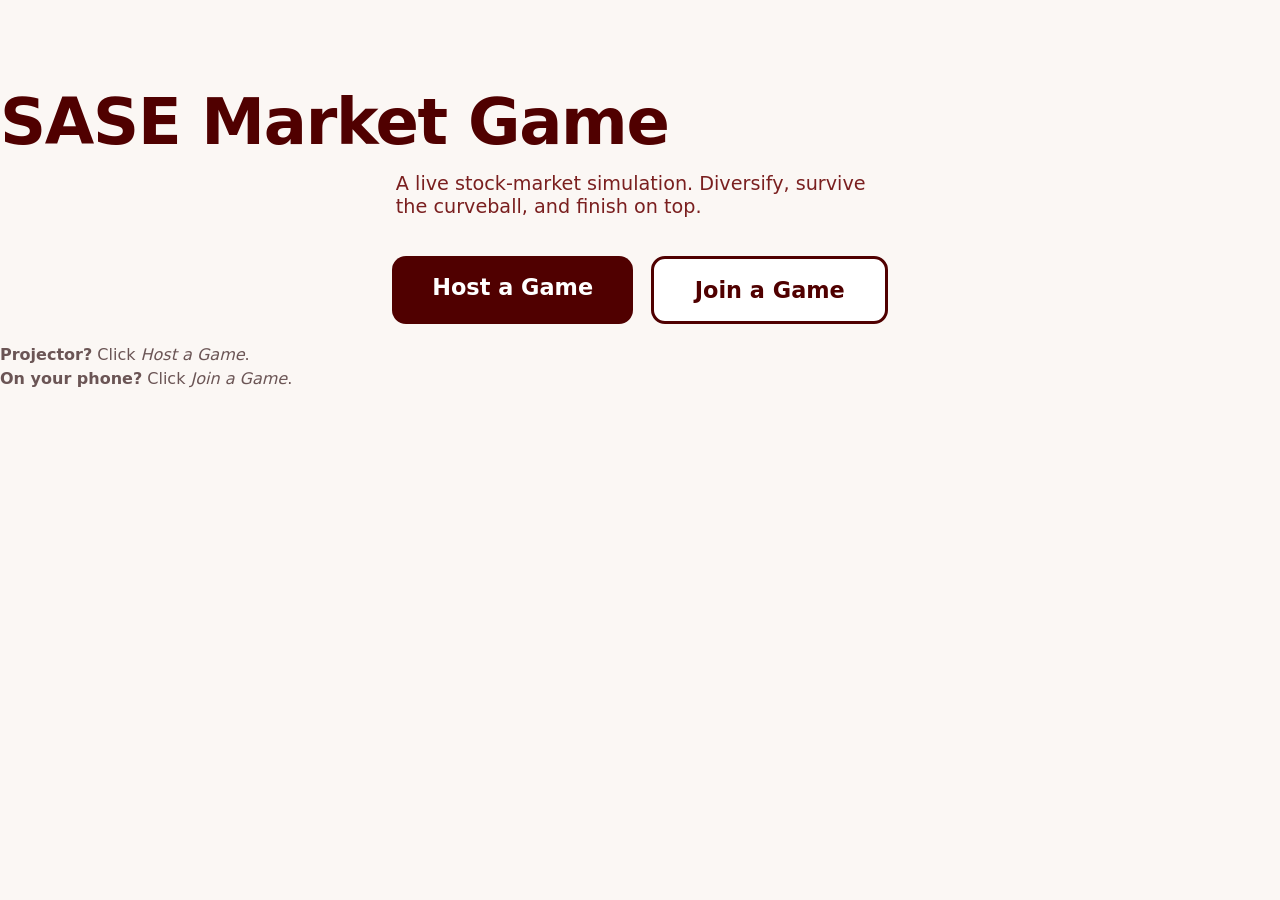
==== index.html @ 92f43fd7 "First update" ====
<!DOCTYPE html>
<html lang="en">
<head>
  <meta charset="UTF-8" />
  <!-- Mobile-friendly: scales to phone width and blocks pinch-zoom weirdness -->
  <meta name="viewport" content="width=device-width, initial-scale=1.0" />
  <title>SASE Market Game</title>
  <link rel="stylesheet" href="styles.css" />
</head>
<body>
  <!-- Landing page. Two paths:
       - "Host a Game"  -> the projector/laptop screen (the game brain)
       - "Join a Game"  -> a team's phone (a simple controller)         -->
  <main class="landing">
    <h1 class="brand">SASE Market Game</h1>
    <p class="tagline">A live stock-market simulation. Diversify, survive the
      curveball, and finish on top.</p>

    <div class="landing-buttons">
      <!-- These are just links to the two screens. -->
      <a class="btn btn-primary btn-xl" href="host.html">Host a Game</a>
      <a class="btn btn-ghost btn-xl" href="player.html">Join a Game</a>
    </div>

    <p class="hint">
      <strong>Projector?</strong> Click <em>Host a Game</em>.<br />
      <strong>On your phone?</strong> Click <em>Join a Game</em>.
    </p>
  </main>
</body>
</html>
---- styles.css ----
/* ===========================================================================
   SASE Market Game — STYLES
   Theme: maroon (#500000) + white. Big text for the projector, finger-sized
   controls for phones. Edit the variables below to re-skin the whole game.
   =========================================================================== */

:root {
  --maroon: #500000;
  --maroon-light: #7a1f1f;
  --maroon-dark: #3a0000;
  --gold: #e3b23c;          /* accent for the "Reveal" button + winners */
  --white: #ffffff;
  --cream: #fbf7f4;
  --ink: #2a1212;           /* near-black text with a warm tint */
  --up: #1a7f37;            /* green for gains */
  --down: #c0392b;          /* red for losses */
  --radius: 14px;
  --shadow: 0 6px 24px rgba(0, 0, 0, 0.18);
}

* { box-sizing: border-box; }

html, body {
  margin: 0;
  padding: 0;
  font-family: system-ui, -apple-system, "Segoe UI", Roboto, Arial, sans-serif;
  color: var(--ink);
  background: var(--cream);
}

/* ---- Layout ------------------------------------------------------------- */
.phase {
  max-width: 980px;
  margin: 0 auto;
  padding: 4vh 5vw;
  text-align: center;
}
.hidden { display: none !important; }

/* The host screen is on a projector: give it bigger base text. */
body.host { background: var(--cream); }
body.host .phase { max-width: 1100px; }
body.host { font-size: 20px; }

/* The player screen is a phone: tighter, single column. */
body.player .phase { max-width: 520px; padding: 24px 18px; }

/* ---- Typography --------------------------------------------------------- */
.brand {
  color: var(--maroon);
  font-size: clamp(2rem, 6vw, 4rem);
  margin: 0.2em 0;
  letter-spacing: -0.02em;
}
.tagline { font-size: 1.2rem; color: var(--maroon-light); max-width: 40ch; margin: 0 auto 2em; }
.big { font-size: clamp(1.1rem, 2.6vw, 1.7rem); }
.hint { color: #6b5555; margin-top: 1.2em; line-height: 1.5; }
.instructions { color: #6b5555; }

/* ---- Buttons ------------------------------------------------------------ */
.btn {
  display: inline-block;
  border: none;
  border-radius: var(--radius);
  padding: 0.7em 1.4em;
  font-size: 1.1rem;
  font-weight: 700;
  cursor: pointer;
  text-decoration: none;
  transition: transform 0.05s ease, filter 0.15s ease;
}
.btn:hover { filter: brightness(1.08); }
.btn:active { transform: translateY(1px); }
.btn:disabled { opacity: 0.45; cursor: not-allowed; filter: none; }

.btn-primary { background: var(--maroon); color: var(--white); }
.btn-gold { background: var(--gold); color: var(--maroon-dark); }
.btn-ghost {
  background: var(--white);
  color: var(--maroon);
  border: 3px solid var(--maroon);
}
.btn-xl { font-size: 1.4rem; padding: 0.8em 1.8em; }

/* ---- Landing page ------------------------------------------------------- */
.landing { padding-top: 8vh; }
.landing-buttons { display: flex; gap: 18px; justify-content: center; flex-wrap: wrap; margin: 1em 0; }

/* ---- Room code (lobby, host) ------------------------------------------- */
.roomcode-box {
  background: var(--maroon);
  color: var(--white);
  border-radius: var(--radius);
  padding: 1em 1.5em;
  display: inline-block;
  margin: 0.5em 0 1.5em;
  box-shadow: var(--shadow);
}
.roomcode-label { font-size: 1rem; letter-spacing: 0.3em; opacity: 0.8; }
.roomcode {
  font-size: clamp(3rem, 12vw, 7rem);
  font-weight: 800;
  letter-spacing: 0.15em;
  line-height: 1.1;
}

/* ---- Team lists / chips ------------------------------------------------- */
.team-list {
  list-style: none;
  padding: 0;
  margin: 1em auto;
  display: flex;
  flex-wrap: wrap;
  gap: 12px;
  justify-content: center;
  max-width: 900px;
}
.team-chip {
  background: var(--white);
  border: 2px solid var(--maroon-light);
  border-radius: 999px;
  padding: 0.5em 1.1em;
  font-size: 1.2rem;
  font-weight: 600;
  box-shadow: var(--shadow);
}
.team-chip.locked { background: var(--maroon); color: var(--white); border-color: var(--maroon); }

/* ---- Round screen (host) ----------------------------------------------- */
.round-header { display: flex; gap: 10px; justify-content: center; margin-bottom: 0.5em; }
.pill {
  background: var(--maroon);
  color: var(--white);
  border-radius: 999px;
  padding: 0.3em 1em;
  font-weight: 700;
  font-size: 1rem;
}
.pill-ghost { background: transparent; color: var(--maroon); border: 2px solid var(--maroon); }

.round-title { color: var(--maroon); font-size: clamp(1.8rem, 5vw, 3.2rem); margin: 0.2em 0; }
.round-title-sm { color: var(--maroon); font-size: 1.6rem; margin: 0.2em 0; }
.round-headline { font-size: clamp(1.2rem, 3vw, 1.9rem); font-weight: 600; max-width: 30ch; margin: 0.4em auto; }
.round-detail { color: #6b5555; font-size: 1.15rem; max-width: 50ch; margin: 0.6em auto 1em; }

/* ---- Timer -------------------------------------------------------------- */
.timer-wrap { margin: 1em 0; }
.timer {
  font-size: clamp(3rem, 14vw, 8rem);
  font-weight: 800;
  color: var(--maroon);
  line-height: 1;
}
.timer.urgent { color: var(--down); animation: pulse 0.6s infinite alternate; }
.timer-label { letter-spacing: 0.2em; color: #6b5555; text-transform: uppercase; }
@keyframes pulse { from { transform: scale(1); } to { transform: scale(1.12); } }

.host-controls { display: flex; gap: 14px; justify-content: center; margin-top: 1.2em; flex-wrap: wrap; }

/* ---- Reveal: stock move cards ------------------------------------------ */
.moves-grid {
  display: grid;
  grid-template-columns: repeat(auto-fit, minmax(180px, 1fr));
  gap: 16px;
  margin: 1em auto 1.5em;
  max-width: 900px;
}
.move-card {
  background: var(--white);
  border-radius: var(--radius);
  padding: 1em;
  box-shadow: var(--shadow);
  border-top: 8px solid #ccc;
}
.move-card.up { border-top-color: var(--up); }
.move-card.down { border-top-color: var(--down); }
.move-card.flat { border-top-color: #aaa; }
.move-ticker { font-weight: 800; font-size: 1.3rem; color: var(--maroon); }
.move-name { color: #6b5555; font-size: 0.95rem; }
.move-pct { font-size: 2rem; font-weight: 800; margin: 0.2em 0; }
.move-card.up .move-pct { color: var(--up); }
.move-card.down .move-pct { color: var(--down); }
.move-price { color: var(--ink); font-weight: 600; }

/* ---- Leaderboard -------------------------------------------------------- */
.leaderboard { list-style: none; padding: 0; margin: 1em auto; max-width: 760px; }
.lb-row {
  display: grid;
  grid-template-columns: 2.5em 1fr auto auto;
  align-items: center;
  gap: 12px;
  background: var(--white);
  border-radius: var(--radius);
  padding: 0.7em 1.1em;
  margin-bottom: 10px;
  box-shadow: var(--shadow);
  font-size: 1.25rem;
  text-align: left;
}
.lb-rank { font-size: 1.5rem; text-align: center; }
.lb-name { font-weight: 700; color: var(--maroon); }
.lb-value { font-weight: 800; }
.lb-profit { font-weight: 700; min-width: 6em; text-align: right; }
.lb-profit.up { color: var(--up); }
.lb-profit.down { color: var(--down); }
.leaderboard-final .lb-row:first-child {
  background: var(--maroon);
  color: var(--white);
  transform: scale(1.04);
}
.leaderboard-final .lb-row:first-child .lb-name { color: var(--gold); }

.debrief {
  background: #fff6e6;
  border-left: 6px solid var(--gold);
  border-radius: 8px;
  padding: 1em 1.2em;
  max-width: 720px;
  margin: 1.5em auto;
  text-align: left;
  line-height: 1.55;
  font-size: 1.1rem;
}

/* ---- Player: join form -------------------------------------------------- */
.join-form { display: flex; flex-direction: column; gap: 1em; text-align: left; margin-top: 1em; }
.join-form label { font-weight: 700; color: var(--maroon); display: flex; flex-direction: column; gap: 0.4em; }
.join-form input {
  font-size: 1.4rem;
  padding: 0.6em;
  border: 2px solid var(--maroon-light);
  border-radius: var(--radius);
}
#input-code { text-transform: uppercase; letter-spacing: 0.3em; text-align: center; font-weight: 800; }
.error { color: var(--down); font-weight: 700; }

/* ---- Player: value pills & ranks --------------------------------------- */
.value-pill {
  display: inline-block;
  background: var(--maroon);
  color: var(--white);
  border-radius: 999px;
  padding: 0.5em 1.2em;
  font-size: 1.2rem;
  margin: 0.5em 0;
}
.value-pill strong { color: var(--gold); }
.rank-badge {
  font-size: 1.6rem;
  font-weight: 800;
  color: var(--maroon);
  margin: 0.4em 0;
}
.rank-badge.big { font-size: 2rem; }
.result-change { font-size: 1.3rem; font-weight: 700; }
.result-change.up { color: var(--up); }
.result-change.down { color: var(--down); }

/* ---- Player: allocation rows ------------------------------------------- */
.player-topbar { display: flex; justify-content: space-between; align-items: center; gap: 10px; flex-wrap: wrap; }
.alloc-list { display: flex; flex-direction: column; gap: 12px; margin: 1em 0; }
.alloc-row {
  display: flex;
  justify-content: space-between;
  align-items: center;
  gap: 12px;
  background: var(--white);
  border-radius: var(--radius);
  padding: 0.8em 1em;
  box-shadow: var(--shadow);
  text-align: left;
}
.alloc-ticker { font-weight: 800; color: var(--maroon); }
.alloc-sector { font-size: 0.85rem; color: #6b5555; display: block; }
.alloc-price { font-size: 0.9rem; color: #6b5555; }
.alloc-input { display: flex; align-items: center; gap: 4px; font-size: 1.3rem; font-weight: 700; }
.alloc-input input {
  width: 6em;
  font-size: 1.3rem;
  padding: 0.4em;
  border: 2px solid var(--maroon-light);
  border-radius: 10px;
  text-align: right;
}
.alloc-summary {
  display: flex;
  justify-content: space-around;
  font-size: 1.2rem;
  margin: 1em 0;
  font-weight: 700;
}
.alloc-summary .over { color: var(--down); }
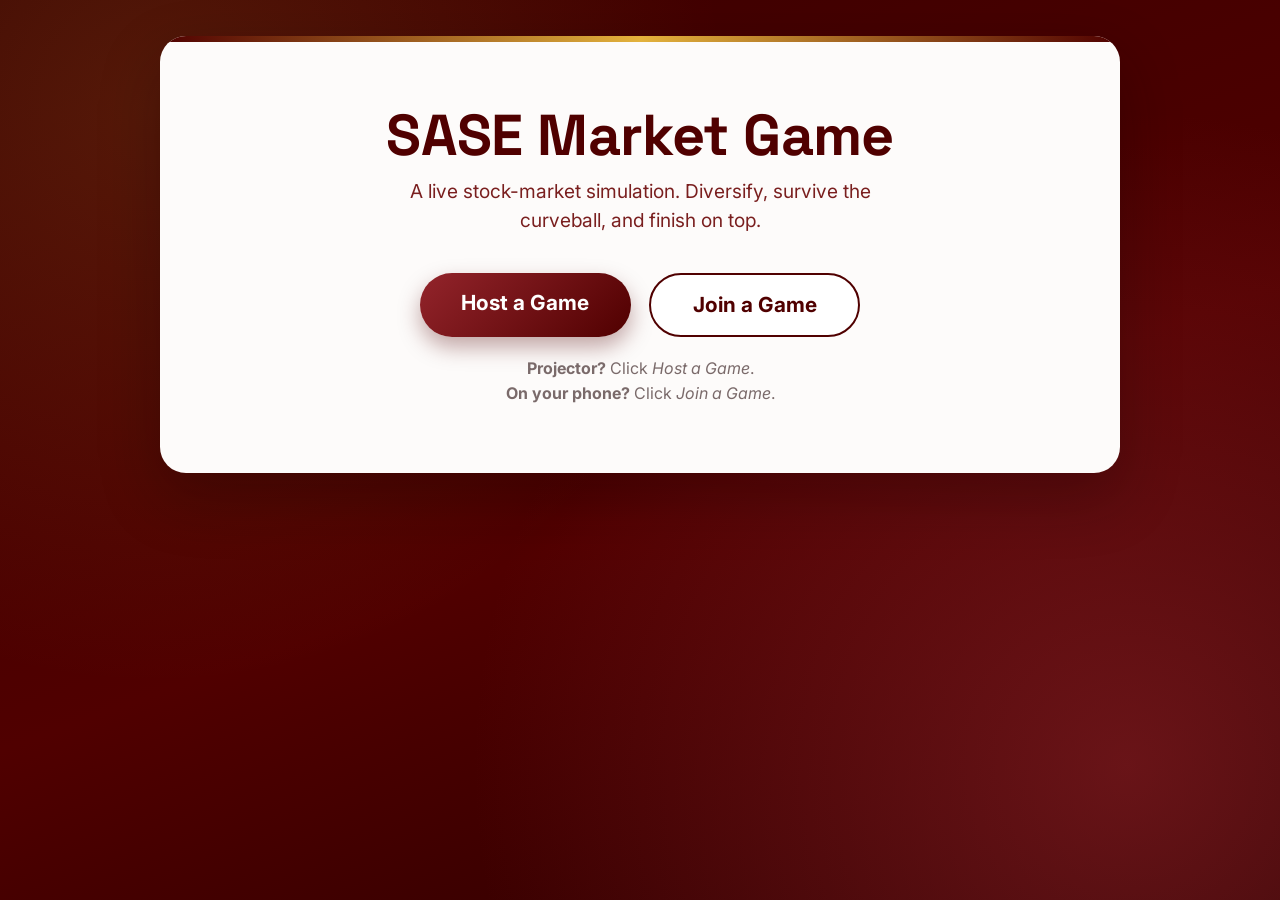
==== commit 014da2d3: "leaderboard update" ====
--- a/index.html
+++ b/index.html
@@ -5,6 +5,9 @@
   <!-- Mobile-friendly: scales to phone width and blocks pinch-zoom weirdness -->
   <meta name="viewport" content="width=device-width, initial-scale=1.0" />
   <title>SASE Market Game</title>
+  <link rel="preconnect" href="https://fonts.googleapis.com" />
+  <link rel="preconnect" href="https://fonts.gstatic.com" crossorigin />
+  <link href="https://fonts.googleapis.com/css2?family=Space+Grotesk:wght@500;600;700&family=Inter:wght@400;500;600;700;800&display=swap" rel="stylesheet" />
   <link rel="stylesheet" href="styles.css" />
 </head>
 <body>
--- a/styles.css
+++ b/styles.css
@@ -1,21 +1,37 @@
 /* ===========================================================================
-   SASE Market Game — STYLES
-   Theme: maroon (#500000) + white. Big text for the projector, finger-sized
-   controls for phones. Edit the variables below to re-skin the whole game.
+   SASE Market Game — STYLES  (v2: polished redesign)
+   --------------------------------------------------------------------------
+   Theme: maroon (#500000) + white, with a warm gold accent.
+   - Rich maroon gradient backdrop, content floats on clean white "cards".
+   - Big, legible type for the projector; finger-sized controls on phones.
+   - Headings use Space Grotesk; body uses Inter (loaded in each .html head).
+   Tweak the variables in :root to re-skin the entire game at once.
    =========================================================================== */
 
 :root {
   --maroon: #500000;
   --maroon-light: #7a1f1f;
-  --maroon-dark: #3a0000;
-  --gold: #e3b23c;          /* accent for the "Reveal" button + winners */
+  --maroon-bright: #93242b;
+  --maroon-dark: #2a0000;
+  --gold: #e3b23c;
+  --gold-soft: #f6e3b4;
   --white: #ffffff;
-  --cream: #fbf7f4;
-  --ink: #2a1212;           /* near-black text with a warm tint */
-  --up: #1a7f37;            /* green for gains */
-  --down: #c0392b;          /* red for losses */
-  --radius: 14px;
-  --shadow: 0 6px 24px rgba(0, 0, 0, 0.18);
+  --paper: #fdfbfa;
+  --ink: #2a1212;
+  --muted: #7a6a6a;
+  --up: #18915a;
+  --up-soft: #e6f6ed;
+  --down: #d23b3b;
+  --down-soft: #fdeaea;
+  --line: #efe6e3;
+
+  --radius: 18px;
+  --radius-lg: 26px;
+  --shadow-card: 0 24px 60px rgba(20, 0, 0, 0.30);
+  --shadow-soft: 0 8px 22px rgba(40, 0, 0, 0.12);
+  --shadow-btn: 0 10px 22px rgba(80, 0, 0, 0.35);
+  --font-head: "Space Grotesk", system-ui, sans-serif;
+  --font-body: "Inter", system-ui, -apple-system, "Segoe UI", Roboto, sans-serif;
 }
 
 * { box-sizing: border-box; }
@@ -23,92 +39,134 @@
 html, body {
   margin: 0;
   padding: 0;
-  font-family: system-ui, -apple-system, "Segoe UI", Roboto, Arial, sans-serif;
+  min-height: 100%;
+  font-family: var(--font-body);
   color: var(--ink);
-  background: var(--cream);
-}
-
-/* ---- Layout ------------------------------------------------------------- */
-.phase {
-  max-width: 980px;
-  margin: 0 auto;
-  padding: 4vh 5vw;
+  /* Layered maroon backdrop: two soft glows over a diagonal gradient. */
+  background:
+    radial-gradient(circle at 12% 12%, rgba(227, 178, 60, 0.14), transparent 42%),
+    radial-gradient(circle at 88% 85%, rgba(147, 36, 43, 0.55), transparent 48%),
+    linear-gradient(160deg, #3a0000 0%, var(--maroon) 55%, var(--maroon-dark) 100%);
+  background-attachment: fixed;
+}
+
+h1, h2, h3 { font-family: var(--font-head); letter-spacing: -0.01em; }
+
+/* ---- The floating "card" that holds each screen ------------------------- */
+.phase,
+.landing {
+  position: relative;
+  max-width: 960px;
+  margin: 4vh auto;
+  padding: clamp(26px, 4vw, 52px);
+  background: var(--paper);
+  border-radius: var(--radius-lg);
+  box-shadow: var(--shadow-card);
   text-align: center;
-}
+  overflow: hidden;
+}
+/* A thin gold bar across the top of every card — small designed touch. */
+.phase::before,
+.landing::before {
+  content: "";
+  position: absolute;
+  inset: 0 0 auto 0;
+  height: 6px;
+  background: linear-gradient(90deg, var(--maroon), var(--gold), var(--maroon));
+}
+
+/* Gentle entrance animation when a screen becomes visible. */
+.phase:not(.hidden),
+.landing { animation: rise 0.45s cubic-bezier(0.2, 0.7, 0.2, 1) both; }
+@keyframes rise {
+  from { opacity: 0; transform: translateY(18px); }
+  to   { opacity: 1; transform: none; }
+}
+
 .hidden { display: none !important; }
 
-/* The host screen is on a projector: give it bigger base text. */
-body.host { background: var(--cream); }
-body.host .phase { max-width: 1100px; }
-body.host { font-size: 20px; }
-
-/* The player screen is a phone: tighter, single column. */
-body.player .phase { max-width: 520px; padding: 24px 18px; }
+/* Host runs on a projector -> larger base text + a touch more width. */
+body.host { font-size: 19px; }
+body.host .phase { max-width: 1120px; }
+
+/* Player runs on a phone -> narrow single column. */
+body.player .phase { max-width: 540px; padding: 26px 20px; margin: 2.5vh auto; }
 
 /* ---- Typography --------------------------------------------------------- */
 .brand {
   color: var(--maroon);
-  font-size: clamp(2rem, 6vw, 4rem);
-  margin: 0.2em 0;
-  letter-spacing: -0.02em;
-}
-.tagline { font-size: 1.2rem; color: var(--maroon-light); max-width: 40ch; margin: 0 auto 2em; }
-.big { font-size: clamp(1.1rem, 2.6vw, 1.7rem); }
-.hint { color: #6b5555; margin-top: 1.2em; line-height: 1.5; }
-.instructions { color: #6b5555; }
+  font-size: clamp(2rem, 5.5vw, 3.6rem);
+  margin: 0.1em 0 0.2em;
+  line-height: 1.05;
+}
+.tagline { font-size: 1.2rem; color: var(--maroon-light); max-width: 42ch; margin: 0 auto 2em; line-height: 1.5; }
+.big { font-size: clamp(1.1rem, 2.4vw, 1.6rem); }
+.hint { color: var(--muted); margin-top: 1.2em; line-height: 1.55; }
+.instructions { color: var(--muted); margin: 0.3em 0 1em; }
 
 /* ---- Buttons ------------------------------------------------------------ */
 .btn {
   display: inline-block;
   border: none;
-  border-radius: var(--radius);
-  padding: 0.7em 1.4em;
-  font-size: 1.1rem;
+  border-radius: 999px;
+  padding: 0.75em 1.6em;
+  font-family: var(--font-body);
+  font-size: 1.05rem;
   font-weight: 700;
   cursor: pointer;
   text-decoration: none;
-  transition: transform 0.05s ease, filter 0.15s ease;
-}
-.btn:hover { filter: brightness(1.08); }
-.btn:active { transform: translateY(1px); }
-.btn:disabled { opacity: 0.45; cursor: not-allowed; filter: none; }
-
-.btn-primary { background: var(--maroon); color: var(--white); }
-.btn-gold { background: var(--gold); color: var(--maroon-dark); }
+  transition: transform 0.08s ease, box-shadow 0.18s ease, filter 0.18s ease;
+}
+.btn:hover { transform: translateY(-2px); filter: brightness(1.05); }
+.btn:active { transform: translateY(0); }
+.btn:disabled { opacity: 0.45; cursor: not-allowed; transform: none; box-shadow: none; filter: grayscale(0.3); }
+
+.btn-primary {
+  background: linear-gradient(135deg, var(--maroon-bright), var(--maroon));
+  color: var(--white);
+  box-shadow: var(--shadow-btn);
+}
+.btn-gold {
+  background: linear-gradient(135deg, #f0c861, var(--gold));
+  color: var(--maroon-dark);
+  box-shadow: 0 10px 22px rgba(227, 178, 60, 0.45);
+}
 .btn-ghost {
   background: var(--white);
   color: var(--maroon);
-  border: 3px solid var(--maroon);
-}
-.btn-xl { font-size: 1.4rem; padding: 0.8em 1.8em; }
+  border: 2.5px solid var(--maroon);
+}
+.btn-xl { font-size: 1.3rem; padding: 0.85em 2em; }
 
 /* ---- Landing page ------------------------------------------------------- */
-.landing { padding-top: 8vh; }
-.landing-buttons { display: flex; gap: 18px; justify-content: center; flex-wrap: wrap; margin: 1em 0; }
-
-/* ---- Room code (lobby, host) ------------------------------------------- */
+.landing { padding-top: clamp(40px, 7vh, 80px); }
+.landing-buttons { display: flex; gap: 18px; justify-content: center; flex-wrap: wrap; margin: 0.5em 0; }
+
+/* ---- Room code (host lobby) -------------------------------------------- */
 .roomcode-box {
-  background: var(--maroon);
+  background: linear-gradient(150deg, var(--maroon), var(--maroon-dark));
   color: var(--white);
   border-radius: var(--radius);
-  padding: 1em 1.5em;
+  padding: 0.8em 1.6em 1em;
   display: inline-block;
-  margin: 0.5em 0 1.5em;
-  box-shadow: var(--shadow);
-}
-.roomcode-label { font-size: 1rem; letter-spacing: 0.3em; opacity: 0.8; }
+  margin: 0.4em 0 1.4em;
+  box-shadow: var(--shadow-soft);
+}
+.roomcode-label { font-size: 0.85rem; letter-spacing: 0.35em; opacity: 0.75; }
 .roomcode {
-  font-size: clamp(3rem, 12vw, 7rem);
-  font-weight: 800;
-  letter-spacing: 0.15em;
+  font-family: var(--font-head);
+  font-size: clamp(3rem, 11vw, 6.5rem);
+  font-weight: 700;
+  letter-spacing: 0.12em;
   line-height: 1.1;
+  color: var(--gold);
 }
 
 /* ---- Team lists / chips ------------------------------------------------- */
 .team-list {
   list-style: none;
   padding: 0;
-  margin: 1em auto;
+  margin: 1em auto 1.4em;
   display: flex;
   flex-wrap: wrap;
   gap: 12px;
@@ -117,147 +175,171 @@
 }
 .team-chip {
   background: var(--white);
-  border: 2px solid var(--maroon-light);
+  border: 2px solid var(--line);
   border-radius: 999px;
-  padding: 0.5em 1.1em;
-  font-size: 1.2rem;
+  padding: 0.5em 1.15em;
+  font-size: 1.15rem;
   font-weight: 600;
-  box-shadow: var(--shadow);
-}
-.team-chip.locked { background: var(--maroon); color: var(--white); border-color: var(--maroon); }
+  box-shadow: var(--shadow-soft);
+  animation: rise 0.3s ease both;
+}
+.team-chip.locked {
+  background: linear-gradient(135deg, var(--maroon-bright), var(--maroon));
+  color: var(--white);
+  border-color: var(--maroon);
+}
 
 /* ---- Round screen (host) ----------------------------------------------- */
-.round-header { display: flex; gap: 10px; justify-content: center; margin-bottom: 0.5em; }
+.round-header { display: flex; gap: 10px; justify-content: center; margin-bottom: 0.6em; }
 .pill {
-  background: var(--maroon);
+  background: linear-gradient(135deg, var(--maroon-bright), var(--maroon));
   color: var(--white);
   border-radius: 999px;
-  padding: 0.3em 1em;
+  padding: 0.35em 1.1em;
   font-weight: 700;
-  font-size: 1rem;
+  font-size: 0.95rem;
+  letter-spacing: 0.02em;
 }
 .pill-ghost { background: transparent; color: var(--maroon); border: 2px solid var(--maroon); }
 
-.round-title { color: var(--maroon); font-size: clamp(1.8rem, 5vw, 3.2rem); margin: 0.2em 0; }
-.round-title-sm { color: var(--maroon); font-size: 1.6rem; margin: 0.2em 0; }
-.round-headline { font-size: clamp(1.2rem, 3vw, 1.9rem); font-weight: 600; max-width: 30ch; margin: 0.4em auto; }
-.round-detail { color: #6b5555; font-size: 1.15rem; max-width: 50ch; margin: 0.6em auto 1em; }
-
-/* ---- Timer -------------------------------------------------------------- */
-.timer-wrap { margin: 1em 0; }
+.round-title { color: var(--maroon); font-size: clamp(1.8rem, 4.6vw, 3rem); margin: 0.15em 0; }
+.round-title-sm { color: var(--maroon); font-size: 1.55rem; margin: 0.15em 0; }
+.round-headline { font-size: clamp(1.2rem, 2.8vw, 1.85rem); font-weight: 600; max-width: 32ch; margin: 0.4em auto; line-height: 1.35; }
+.round-detail { color: var(--muted); font-size: 1.12rem; max-width: 52ch; margin: 0.6em auto 1em; line-height: 1.5; }
+
+/* ---- Timer: a big circular countdown ----------------------------------- */
+.timer-wrap { margin: 1em 0 0.6em; }
 .timer {
-  font-size: clamp(3rem, 14vw, 8rem);
-  font-weight: 800;
+  width: clamp(120px, 22vw, 200px);
+  height: clamp(120px, 22vw, 200px);
+  margin: 0 auto;
+  border-radius: 50%;
+  display: grid;
+  place-items: center;
+  font-family: var(--font-head);
+  font-size: clamp(2.6rem, 9vw, 5rem);
+  font-weight: 700;
   color: var(--maroon);
-  line-height: 1;
-}
-.timer.urgent { color: var(--down); animation: pulse 0.6s infinite alternate; }
-.timer-label { letter-spacing: 0.2em; color: #6b5555; text-transform: uppercase; }
-@keyframes pulse { from { transform: scale(1); } to { transform: scale(1.12); } }
-
-.host-controls { display: flex; gap: 14px; justify-content: center; margin-top: 1.2em; flex-wrap: wrap; }
+  background: radial-gradient(circle at 50% 40%, #fff, var(--paper));
+  border: 10px solid var(--maroon);
+  box-shadow: var(--shadow-soft), inset 0 0 0 6px rgba(227, 178, 60, 0.18);
+}
+.timer.urgent { color: var(--down); border-color: var(--down); animation: pulse 0.7s infinite alternate; }
+.timer-label { letter-spacing: 0.22em; color: var(--muted); text-transform: uppercase; margin-top: 0.7em; font-size: 0.85rem; }
+@keyframes pulse { from { transform: scale(1); } to { transform: scale(1.06); } }
+
+.host-controls { display: flex; gap: 14px; justify-content: center; margin-top: 1.3em; flex-wrap: wrap; }
 
 /* ---- Reveal: stock move cards ------------------------------------------ */
 .moves-grid {
   display: grid;
   grid-template-columns: repeat(auto-fit, minmax(180px, 1fr));
   gap: 16px;
-  margin: 1em auto 1.5em;
-  max-width: 900px;
+  margin: 1em auto 1.6em;
+  max-width: 920px;
 }
 .move-card {
+  position: relative;
   background: var(--white);
   border-radius: var(--radius);
-  padding: 1em;
-  box-shadow: var(--shadow);
+  padding: 1.1em 1em;
+  box-shadow: var(--shadow-soft);
   border-top: 8px solid #ccc;
+  animation: rise 0.4s ease both;
 }
 .move-card.up { border-top-color: var(--up); }
 .move-card.down { border-top-color: var(--down); }
-.move-card.flat { border-top-color: #aaa; }
-.move-ticker { font-weight: 800; font-size: 1.3rem; color: var(--maroon); }
-.move-name { color: #6b5555; font-size: 0.95rem; }
-.move-pct { font-size: 2rem; font-weight: 800; margin: 0.2em 0; }
+.move-card.flat { border-top-color: #b9aeae; }
+.move-ticker { font-family: var(--font-head); font-weight: 700; font-size: 1.25rem; color: var(--maroon); }
+.move-name { color: var(--muted); font-size: 0.92rem; }
+.move-pct { font-family: var(--font-head); font-size: 2.1rem; font-weight: 700; margin: 0.15em 0; }
 .move-card.up .move-pct { color: var(--up); }
 .move-card.down .move-pct { color: var(--down); }
+.move-card.flat .move-pct { color: var(--muted); }
 .move-price { color: var(--ink); font-weight: 600; }
 
-/* ---- Leaderboard -------------------------------------------------------- */
-.leaderboard { list-style: none; padding: 0; margin: 1em auto; max-width: 760px; }
+/* ---- Host leaderboard --------------------------------------------------- */
+.leaderboard { list-style: none; padding: 0; margin: 1em auto; max-width: 780px; }
 .lb-row {
   display: grid;
-  grid-template-columns: 2.5em 1fr auto auto;
+  grid-template-columns: 2.6em 1fr auto auto;
   align-items: center;
-  gap: 12px;
+  gap: 14px;
   background: var(--white);
   border-radius: var(--radius);
-  padding: 0.7em 1.1em;
-  margin-bottom: 10px;
-  box-shadow: var(--shadow);
-  font-size: 1.25rem;
+  padding: 0.75em 1.15em;
+  margin-bottom: 11px;
+  box-shadow: var(--shadow-soft);
+  font-size: 1.22rem;
   text-align: left;
+  animation: rise 0.35s ease both;
 }
 .lb-rank { font-size: 1.5rem; text-align: center; }
 .lb-name { font-weight: 700; color: var(--maroon); }
-.lb-value { font-weight: 800; }
-.lb-profit { font-weight: 700; min-width: 6em; text-align: right; }
+.lb-value { font-weight: 800; font-variant-numeric: tabular-nums; }
+.lb-profit { font-weight: 700; min-width: 6.2em; text-align: right; font-variant-numeric: tabular-nums; }
 .lb-profit.up { color: var(--up); }
 .lb-profit.down { color: var(--down); }
 .leaderboard-final .lb-row:first-child {
-  background: var(--maroon);
-  color: var(--white);
-  transform: scale(1.04);
+  background: linear-gradient(135deg, var(--maroon), var(--maroon-dark));
+  color: var(--white);
+  transform: scale(1.035);
+  box-shadow: 0 16px 36px rgba(40, 0, 0, 0.4);
 }
 .leaderboard-final .lb-row:first-child .lb-name { color: var(--gold); }
 
 .debrief {
-  background: #fff6e6;
+  background: linear-gradient(180deg, #fff8ea, #fff2d8);
   border-left: 6px solid var(--gold);
-  border-radius: 8px;
-  padding: 1em 1.2em;
-  max-width: 720px;
-  margin: 1.5em auto;
+  border-radius: 12px;
+  padding: 1.1em 1.3em;
+  max-width: 740px;
+  margin: 1.6em auto;
   text-align: left;
-  line-height: 1.55;
-  font-size: 1.1rem;
+  line-height: 1.6;
+  font-size: 1.08rem;
+  color: #4a3a1a;
 }
 
 /* ---- Player: join form -------------------------------------------------- */
 .join-form { display: flex; flex-direction: column; gap: 1em; text-align: left; margin-top: 1em; }
 .join-form label { font-weight: 700; color: var(--maroon); display: flex; flex-direction: column; gap: 0.4em; }
 .join-form input {
-  font-size: 1.4rem;
-  padding: 0.6em;
-  border: 2px solid var(--maroon-light);
-  border-radius: var(--radius);
-}
-#input-code { text-transform: uppercase; letter-spacing: 0.3em; text-align: center; font-weight: 800; }
+  font-family: var(--font-body);
+  font-size: 1.35rem;
+  padding: 0.65em 0.7em;
+  border: 2px solid var(--line);
+  border-radius: 14px;
+  transition: border-color 0.15s ease, box-shadow 0.15s ease;
+}
+.join-form input:focus {
+  outline: none;
+  border-color: var(--maroon);
+  box-shadow: 0 0 0 4px rgba(80, 0, 0, 0.12);
+}
+#input-code { text-transform: uppercase; letter-spacing: 0.3em; text-align: center; font-weight: 800; font-family: var(--font-head); }
 .error { color: var(--down); font-weight: 700; }
 
 /* ---- Player: value pills & ranks --------------------------------------- */
 .value-pill {
   display: inline-block;
-  background: var(--maroon);
+  background: linear-gradient(135deg, var(--maroon-bright), var(--maroon));
   color: var(--white);
   border-radius: 999px;
-  padding: 0.5em 1.2em;
-  font-size: 1.2rem;
+  padding: 0.55em 1.3em;
+  font-size: 1.15rem;
   margin: 0.5em 0;
-}
-.value-pill strong { color: var(--gold); }
-.rank-badge {
-  font-size: 1.6rem;
-  font-weight: 800;
-  color: var(--maroon);
-  margin: 0.4em 0;
-}
+  box-shadow: var(--shadow-soft);
+}
+.value-pill strong { color: var(--gold); font-variant-numeric: tabular-nums; }
+.rank-badge { font-family: var(--font-head); font-size: 1.55rem; font-weight: 700; color: var(--maroon); margin: 0.4em 0; }
 .rank-badge.big { font-size: 2rem; }
-.result-change { font-size: 1.3rem; font-weight: 700; }
+.result-change { font-size: 1.25rem; font-weight: 700; }
 .result-change.up { color: var(--up); }
 .result-change.down { color: var(--down); }
 
 /* ---- Player: allocation rows ------------------------------------------- */
-.player-topbar { display: flex; justify-content: space-between; align-items: center; gap: 10px; flex-wrap: wrap; }
+.player-topbar { display: flex; justify-content: space-between; align-items: center; gap: 10px; flex-wrap: wrap; margin-bottom: 0.4em; }
 .alloc-list { display: flex; flex-direction: column; gap: 12px; margin: 1em 0; }
 .alloc-row {
   display: flex;
@@ -266,27 +348,75 @@
   gap: 12px;
   background: var(--white);
   border-radius: var(--radius);
-  padding: 0.8em 1em;
-  box-shadow: var(--shadow);
+  padding: 0.85em 1em;
+  box-shadow: var(--shadow-soft);
+  border: 1px solid var(--line);
   text-align: left;
 }
-.alloc-ticker { font-weight: 800; color: var(--maroon); }
-.alloc-sector { font-size: 0.85rem; color: #6b5555; display: block; }
-.alloc-price { font-size: 0.9rem; color: #6b5555; }
-.alloc-input { display: flex; align-items: center; gap: 4px; font-size: 1.3rem; font-weight: 700; }
+.alloc-ticker { font-family: var(--font-head); font-weight: 700; color: var(--maroon); }
+.alloc-sector { font-size: 0.82rem; color: var(--muted); display: block; }
+.alloc-price { font-size: 0.88rem; color: var(--muted); }
+.alloc-input { display: flex; align-items: center; gap: 4px; font-size: 1.3rem; font-weight: 700; color: var(--maroon); }
 .alloc-input input {
-  width: 6em;
+  width: 5.5em;
   font-size: 1.3rem;
-  padding: 0.4em;
-  border: 2px solid var(--maroon-light);
-  border-radius: 10px;
+  font-family: var(--font-body);
+  padding: 0.45em 0.5em;
+  border: 2px solid var(--line);
+  border-radius: 12px;
   text-align: right;
 }
+.alloc-input input:focus { outline: none; border-color: var(--maroon); box-shadow: 0 0 0 4px rgba(80, 0, 0, 0.1); }
 .alloc-summary {
   display: flex;
   justify-content: space-around;
-  font-size: 1.2rem;
+  font-size: 1.18rem;
   margin: 1em 0;
   font-weight: 700;
-}
+  background: #fff;
+  border: 1px solid var(--line);
+  border-radius: 14px;
+  padding: 0.8em;
+}
+.alloc-summary strong { font-variant-numeric: tabular-nums; }
 .alloc-summary .over { color: var(--down); }
+
+/* ---- Player: live leaderboard ------------------------------------------ */
+.lb-heading {
+  color: var(--maroon);
+  font-size: 1.2rem;
+  margin: 1.4em 0 0.6em;
+  text-transform: uppercase;
+  letter-spacing: 0.12em;
+}
+.player-leaderboard { list-style: none; padding: 0; margin: 0 auto; max-width: 460px; }
+.plb-row {
+  display: grid;
+  grid-template-columns: 2.2em 1fr auto;
+  align-items: center;
+  gap: 10px;
+  background: var(--white);
+  border: 1px solid var(--line);
+  border-radius: 12px;
+  padding: 0.6em 0.85em;
+  margin-bottom: 8px;
+  text-align: left;
+  font-size: 1.05rem;
+}
+.plb-rank { text-align: center; font-size: 1.2rem; }
+.plb-name { font-weight: 600; color: var(--ink); overflow: hidden; text-overflow: ellipsis; white-space: nowrap; }
+.plb-value { font-weight: 800; color: var(--maroon); font-variant-numeric: tabular-nums; }
+/* Highlight the phone owner's own row in gold. */
+.plb-row.me {
+  background: linear-gradient(135deg, #fff8ea, var(--gold-soft));
+  border-color: var(--gold);
+  box-shadow: 0 4px 14px rgba(227, 178, 60, 0.35);
+}
+.plb-row.me .plb-name { color: var(--maroon); font-weight: 800; }
+
+/* ---- Small screens ------------------------------------------------------ */
+@media (max-width: 480px) {
+  .phase, .landing { margin: 1.5vh auto; border-radius: 20px; }
+  .lb-row { grid-template-columns: 2em 1fr auto; font-size: 1.05rem; }
+  .lb-profit { display: none; } /* keep host rows tidy if ever viewed on a phone */
+}
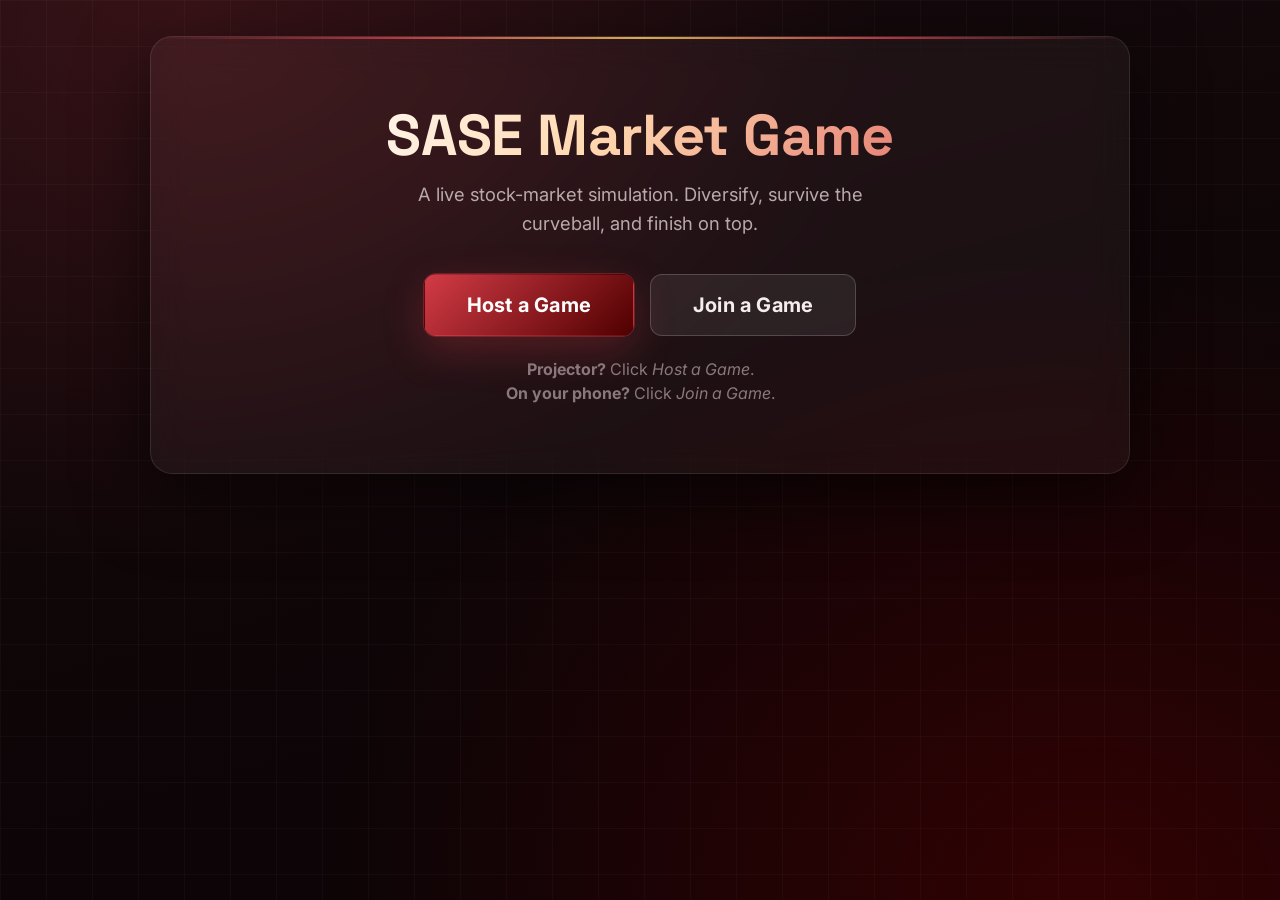
==== commit e6b1447f: "fintechupdate" ====
--- a/index.html
+++ b/index.html
@@ -7,7 +7,7 @@
   <title>SASE Market Game</title>
   <link rel="preconnect" href="https://fonts.googleapis.com" />
   <link rel="preconnect" href="https://fonts.gstatic.com" crossorigin />
-  <link href="https://fonts.googleapis.com/css2?family=Space+Grotesk:wght@500;600;700&family=Inter:wght@400;500;600;700;800&display=swap" rel="stylesheet" />
+  <link href="https://fonts.googleapis.com/css2?family=Space+Grotesk:wght@500;600;700&family=Inter:wght@400;500;600;700;800&family=JetBrains+Mono:wght@500;700&display=swap" rel="stylesheet" />
   <link rel="stylesheet" href="styles.css" />
 </head>
 <body>
--- a/styles.css
+++ b/styles.css
@@ -1,37 +1,52 @@
 /* ===========================================================================
-   SASE Market Game — STYLES  (v2: polished redesign)
+   SASE Market Game — STYLES  (v3: dark "trading terminal" theme)
    --------------------------------------------------------------------------
-   Theme: maroon (#500000) + white, with a warm gold accent.
-   - Rich maroon gradient backdrop, content floats on clean white "cards".
-   - Big, legible type for the projector; finger-sized controls on phones.
-   - Headings use Space Grotesk; body uses Inter (loaded in each .html head).
-   Tweak the variables in :root to re-skin the entire game at once.
+   Look & feel inspired by modern fintech dashboards (Robinhood / Coinbase /
+   Bloomberg / Stripe): near-black maroon-tinted backdrop with a faint data
+   grid, frosted-glass panels, neon up/down ticks, and monospace numbers.
+
+   Brand color stays maroon (#500000); gold is reserved for winners.
+   Re-skin the whole app by editing the variables in :root.
+   - Headings:  Space Grotesk
+   - Body:      Inter
+   - Numbers/tickers: JetBrains Mono   (loaded in each .html <head>)
    =========================================================================== */
 
 :root {
+  /* Brand */
   --maroon: #500000;
-  --maroon-light: #7a1f1f;
-  --maroon-bright: #93242b;
-  --maroon-dark: #2a0000;
-  --gold: #e3b23c;
-  --gold-soft: #f6e3b4;
-  --white: #ffffff;
-  --paper: #fdfbfa;
-  --ink: #2a1212;
-  --muted: #7a6a6a;
-  --up: #18915a;
-  --up-soft: #e6f6ed;
-  --down: #d23b3b;
-  --down-soft: #fdeaea;
-  --line: #efe6e3;
-
-  --radius: 18px;
-  --radius-lg: 26px;
-  --shadow-card: 0 24px 60px rgba(20, 0, 0, 0.30);
-  --shadow-soft: 0 8px 22px rgba(40, 0, 0, 0.12);
-  --shadow-btn: 0 10px 22px rgba(80, 0, 0, 0.35);
+  --maroon-bright: #9e2a32;
+  --crimson: #d23b46;        /* vivid accent / glow */
+  --gold: #f0c75e;
+
+  /* Dark UI surfaces */
+  --bg-0: #0c0406;           /* deepest background */
+  --bg-1: #160a0d;           /* mid background */
+  --panel: rgba(255, 255, 255, 0.045);   /* glass panel fill */
+  --panel-2: rgba(255, 255, 255, 0.07);  /* raised tiles */
+  --border: rgba(255, 255, 255, 0.10);
+  --border-strong: rgba(255, 255, 255, 0.18);
+
+  /* Text */
+  --text: #f4ecee;
+  --text-dim: #b9a9ad;
+  --text-faint: #8a787c;
+
+  /* Market signals */
+  --up: #29e08a;
+  --up-dim: rgba(41, 224, 138, 0.16);
+  --down: #ff5d6c;
+  --down-dim: rgba(255, 93, 108, 0.16);
+
+  --radius: 16px;
+  --radius-lg: 22px;
+  --shadow: 0 24px 70px rgba(0, 0, 0, 0.55);
+  --shadow-soft: 0 10px 30px rgba(0, 0, 0, 0.4);
+  --glow-crimson: 0 0 0 1px rgba(210, 59, 70, 0.35), 0 14px 40px rgba(210, 59, 70, 0.28);
+
   --font-head: "Space Grotesk", system-ui, sans-serif;
   --font-body: "Inter", system-ui, -apple-system, "Segoe UI", Roboto, sans-serif;
+  --font-mono: "JetBrains Mono", ui-monospace, "SFMono-Regular", Menlo, monospace;
 }
 
 * { box-sizing: border-box; }
@@ -41,125 +56,143 @@
   padding: 0;
   min-height: 100%;
   font-family: var(--font-body);
-  color: var(--ink);
-  /* Layered maroon backdrop: two soft glows over a diagonal gradient. */
-  background:
-    radial-gradient(circle at 12% 12%, rgba(227, 178, 60, 0.14), transparent 42%),
-    radial-gradient(circle at 88% 85%, rgba(147, 36, 43, 0.55), transparent 48%),
-    linear-gradient(160deg, #3a0000 0%, var(--maroon) 55%, var(--maroon-dark) 100%);
+  color: var(--text);
+  /* Layered: faint data grid + maroon glows over a near-black base. */
+  background-color: var(--bg-0);
+  background-image:
+    linear-gradient(rgba(255, 255, 255, 0.028) 1px, transparent 1px),
+    linear-gradient(90deg, rgba(255, 255, 255, 0.028) 1px, transparent 1px),
+    radial-gradient(ellipse at 15% 0%, rgba(210, 59, 70, 0.18), transparent 45%),
+    radial-gradient(ellipse at 85% 100%, rgba(80, 0, 0, 0.55), transparent 50%),
+    linear-gradient(165deg, var(--bg-1), var(--bg-0) 70%);
+  background-size: 46px 46px, 46px 46px, 100% 100%, 100% 100%, 100% 100%;
   background-attachment: fixed;
 }
 
 h1, h2, h3 { font-family: var(--font-head); letter-spacing: -0.01em; }
 
-/* ---- The floating "card" that holds each screen ------------------------- */
+/* Anything tagged as a number reads as crisp tabular mono. */
+.roomcode, .timer, .lb-value, .lb-profit, .move-pct, .move-price,
+.plb-value, .plb-rank, .value-pill strong, .alloc-input, .alloc-summary strong,
+#input-code, .move-ticker, .alloc-ticker {
+  font-family: var(--font-mono);
+  font-variant-numeric: tabular-nums;
+}
+
+/* ---- Frosted-glass panel that holds each screen ------------------------- */
 .phase,
 .landing {
   position: relative;
-  max-width: 960px;
+  max-width: 980px;
   margin: 4vh auto;
   padding: clamp(26px, 4vw, 52px);
-  background: var(--paper);
+  background: var(--panel);
+  border: 1px solid var(--border);
   border-radius: var(--radius-lg);
-  box-shadow: var(--shadow-card);
+  box-shadow: var(--shadow);
+  -webkit-backdrop-filter: blur(18px) saturate(120%);
+  backdrop-filter: blur(18px) saturate(120%);
   text-align: center;
   overflow: hidden;
 }
-/* A thin gold bar across the top of every card — small designed touch. */
+/* Thin neon accent line + soft top highlight, like a dashboard header. */
 .phase::before,
 .landing::before {
   content: "";
   position: absolute;
   inset: 0 0 auto 0;
-  height: 6px;
-  background: linear-gradient(90deg, var(--maroon), var(--gold), var(--maroon));
-}
-
-/* Gentle entrance animation when a screen becomes visible. */
+  height: 2px;
+  background: linear-gradient(90deg, transparent, var(--crimson), var(--gold), var(--crimson), transparent);
+  opacity: 0.85;
+}
+
 .phase:not(.hidden),
 .landing { animation: rise 0.45s cubic-bezier(0.2, 0.7, 0.2, 1) both; }
 @keyframes rise {
-  from { opacity: 0; transform: translateY(18px); }
+  from { opacity: 0; transform: translateY(16px); }
   to   { opacity: 1; transform: none; }
 }
 
 .hidden { display: none !important; }
 
-/* Host runs on a projector -> larger base text + a touch more width. */
 body.host { font-size: 19px; }
-body.host .phase { max-width: 1120px; }
-
-/* Player runs on a phone -> narrow single column. */
-body.player .phase { max-width: 540px; padding: 26px 20px; margin: 2.5vh auto; }
+body.host .phase { max-width: 1140px; }
+body.player .phase { max-width: 540px; padding: 24px 18px; margin: 2.5vh auto; }
 
 /* ---- Typography --------------------------------------------------------- */
 .brand {
-  color: var(--maroon);
   font-size: clamp(2rem, 5.5vw, 3.6rem);
-  margin: 0.1em 0 0.2em;
-  line-height: 1.05;
-}
-.tagline { font-size: 1.2rem; color: var(--maroon-light); max-width: 42ch; margin: 0 auto 2em; line-height: 1.5; }
-.big { font-size: clamp(1.1rem, 2.4vw, 1.6rem); }
-.hint { color: var(--muted); margin-top: 1.2em; line-height: 1.55; }
-.instructions { color: var(--muted); margin: 0.3em 0 1em; }
+  margin: 0.1em 0 0.25em;
+  line-height: 1.04;
+  background: linear-gradient(120deg, #fff 10%, #ffd9b0 45%, var(--crimson) 110%);
+  -webkit-background-clip: text;
+  background-clip: text;
+  color: transparent;
+}
+.tagline { font-size: 1.15rem; color: var(--text-dim); max-width: 44ch; margin: 0 auto 2em; line-height: 1.55; }
+.big { font-size: clamp(1.1rem, 2.4vw, 1.55rem); }
+.hint { color: var(--text-faint); margin-top: 1.3em; line-height: 1.55; }
+.instructions { color: var(--text-dim); margin: 0.3em 0 1em; }
 
 /* ---- Buttons ------------------------------------------------------------ */
 .btn {
   display: inline-block;
-  border: none;
-  border-radius: 999px;
-  padding: 0.75em 1.6em;
+  border: 1px solid transparent;
+  border-radius: 12px;
+  padding: 0.78em 1.7em;
   font-family: var(--font-body);
-  font-size: 1.05rem;
+  font-size: 1.02rem;
   font-weight: 700;
+  letter-spacing: 0.01em;
   cursor: pointer;
   text-decoration: none;
-  transition: transform 0.08s ease, box-shadow 0.18s ease, filter 0.18s ease;
-}
-.btn:hover { transform: translateY(-2px); filter: brightness(1.05); }
+  transition: transform 0.08s ease, box-shadow 0.2s ease, filter 0.2s ease, background 0.2s ease;
+}
+.btn:hover { transform: translateY(-2px); }
 .btn:active { transform: translateY(0); }
-.btn:disabled { opacity: 0.45; cursor: not-allowed; transform: none; box-shadow: none; filter: grayscale(0.3); }
+.btn:disabled { opacity: 0.4; cursor: not-allowed; transform: none; box-shadow: none; filter: grayscale(0.4); }
 
 .btn-primary {
-  background: linear-gradient(135deg, var(--maroon-bright), var(--maroon));
-  color: var(--white);
-  box-shadow: var(--shadow-btn);
-}
+  background: linear-gradient(135deg, var(--crimson), var(--maroon));
+  color: #fff;
+  box-shadow: var(--glow-crimson);
+}
+.btn-primary:hover { box-shadow: 0 0 0 1px rgba(210,59,70,0.55), 0 18px 50px rgba(210, 59, 70, 0.45); }
 .btn-gold {
-  background: linear-gradient(135deg, #f0c861, var(--gold));
-  color: var(--maroon-dark);
-  box-shadow: 0 10px 22px rgba(227, 178, 60, 0.45);
+  background: linear-gradient(135deg, #ffe08a, var(--gold));
+  color: #2a1400;
+  box-shadow: 0 0 0 1px rgba(240, 199, 94, 0.5), 0 14px 40px rgba(240, 199, 94, 0.3);
 }
 .btn-ghost {
-  background: var(--white);
-  color: var(--maroon);
-  border: 2.5px solid var(--maroon);
-}
-.btn-xl { font-size: 1.3rem; padding: 0.85em 2em; }
+  background: var(--panel-2);
+  color: var(--text);
+  border: 1px solid var(--border-strong);
+}
+.btn-ghost:hover { background: rgba(255, 255, 255, 0.12); }
+.btn-xl { font-size: 1.25rem; padding: 0.9em 2.1em; }
 
 /* ---- Landing page ------------------------------------------------------- */
 .landing { padding-top: clamp(40px, 7vh, 80px); }
-.landing-buttons { display: flex; gap: 18px; justify-content: center; flex-wrap: wrap; margin: 0.5em 0; }
+.landing-buttons { display: flex; gap: 16px; justify-content: center; flex-wrap: wrap; margin: 0.5em 0; }
 
 /* ---- Room code (host lobby) -------------------------------------------- */
 .roomcode-box {
-  background: linear-gradient(150deg, var(--maroon), var(--maroon-dark));
-  color: var(--white);
+  background: linear-gradient(160deg, rgba(210, 59, 70, 0.14), rgba(0, 0, 0, 0.3));
+  border: 1px solid var(--border-strong);
   border-radius: var(--radius);
-  padding: 0.8em 1.6em 1em;
+  padding: 0.7em 1.7em 0.95em;
   display: inline-block;
   margin: 0.4em 0 1.4em;
   box-shadow: var(--shadow-soft);
 }
-.roomcode-label { font-size: 0.85rem; letter-spacing: 0.35em; opacity: 0.75; }
+.roomcode-label { font-size: 0.78rem; letter-spacing: 0.4em; color: var(--text-faint); }
 .roomcode {
-  font-family: var(--font-head);
-  font-size: clamp(3rem, 11vw, 6.5rem);
+  font-size: clamp(3rem, 11vw, 6.2rem);
   font-weight: 700;
-  letter-spacing: 0.12em;
+  letter-spacing: 0.14em;
   line-height: 1.1;
   color: var(--gold);
+  text-shadow: 0 0 28px rgba(240, 199, 94, 0.45);
 }
 
 /* ---- Team lists / chips ------------------------------------------------- */
@@ -169,254 +202,284 @@
   margin: 1em auto 1.4em;
   display: flex;
   flex-wrap: wrap;
-  gap: 12px;
+  gap: 11px;
   justify-content: center;
   max-width: 900px;
 }
 .team-chip {
-  background: var(--white);
-  border: 2px solid var(--line);
+  background: var(--panel-2);
+  border: 1px solid var(--border);
   border-radius: 999px;
   padding: 0.5em 1.15em;
-  font-size: 1.15rem;
+  font-size: 1.1rem;
   font-weight: 600;
-  box-shadow: var(--shadow-soft);
+  color: var(--text);
   animation: rise 0.3s ease both;
 }
 .team-chip.locked {
-  background: linear-gradient(135deg, var(--maroon-bright), var(--maroon));
-  color: var(--white);
-  border-color: var(--maroon);
+  background: linear-gradient(135deg, rgba(41, 224, 138, 0.22), rgba(41, 224, 138, 0.08));
+  border-color: rgba(41, 224, 138, 0.5);
+  color: #d6ffe9;
 }
 
 /* ---- Round screen (host) ----------------------------------------------- */
-.round-header { display: flex; gap: 10px; justify-content: center; margin-bottom: 0.6em; }
+.round-header { display: flex; gap: 10px; justify-content: center; margin-bottom: 0.7em; }
 .pill {
-  background: linear-gradient(135deg, var(--maroon-bright), var(--maroon));
-  color: var(--white);
+  background: linear-gradient(135deg, var(--crimson), var(--maroon));
+  color: #fff;
   border-radius: 999px;
   padding: 0.35em 1.1em;
   font-weight: 700;
-  font-size: 0.95rem;
-  letter-spacing: 0.02em;
-}
-.pill-ghost { background: transparent; color: var(--maroon); border: 2px solid var(--maroon); }
-
-.round-title { color: var(--maroon); font-size: clamp(1.8rem, 4.6vw, 3rem); margin: 0.15em 0; }
-.round-title-sm { color: var(--maroon); font-size: 1.55rem; margin: 0.15em 0; }
-.round-headline { font-size: clamp(1.2rem, 2.8vw, 1.85rem); font-weight: 600; max-width: 32ch; margin: 0.4em auto; line-height: 1.35; }
-.round-detail { color: var(--muted); font-size: 1.12rem; max-width: 52ch; margin: 0.6em auto 1em; line-height: 1.5; }
-
-/* ---- Timer: a big circular countdown ----------------------------------- */
+  font-size: 0.82rem;
+  text-transform: uppercase;
+  letter-spacing: 0.12em;
+}
+.pill-ghost { background: transparent; color: var(--text-dim); border: 1px solid var(--border-strong); }
+
+.round-title { color: var(--text); font-size: clamp(1.8rem, 4.6vw, 3rem); margin: 0.15em 0; }
+.round-title-sm { color: var(--text); font-size: 1.5rem; margin: 0.15em 0; }
+.round-headline { font-size: clamp(1.2rem, 2.8vw, 1.85rem); font-weight: 600; max-width: 32ch; margin: 0.4em auto; line-height: 1.35; color: var(--text); }
+.round-detail { color: var(--text-dim); font-size: 1.08rem; max-width: 52ch; margin: 0.6em auto 1em; line-height: 1.55; }
+
+/* ---- Timer: glowing ring countdown ------------------------------------- */
 .timer-wrap { margin: 1em 0 0.6em; }
 .timer {
-  width: clamp(120px, 22vw, 200px);
-  height: clamp(120px, 22vw, 200px);
+  width: clamp(120px, 22vw, 196px);
+  height: clamp(120px, 22vw, 196px);
   margin: 0 auto;
   border-radius: 50%;
   display: grid;
   place-items: center;
-  font-family: var(--font-head);
-  font-size: clamp(2.6rem, 9vw, 5rem);
+  font-size: clamp(2.6rem, 9vw, 4.8rem);
   font-weight: 700;
-  color: var(--maroon);
-  background: radial-gradient(circle at 50% 40%, #fff, var(--paper));
-  border: 10px solid var(--maroon);
-  box-shadow: var(--shadow-soft), inset 0 0 0 6px rgba(227, 178, 60, 0.18);
-}
-.timer.urgent { color: var(--down); border-color: var(--down); animation: pulse 0.7s infinite alternate; }
-.timer-label { letter-spacing: 0.22em; color: var(--muted); text-transform: uppercase; margin-top: 0.7em; font-size: 0.85rem; }
-@keyframes pulse { from { transform: scale(1); } to { transform: scale(1.06); } }
-
-.host-controls { display: flex; gap: 14px; justify-content: center; margin-top: 1.3em; flex-wrap: wrap; }
-
-/* ---- Reveal: stock move cards ------------------------------------------ */
+  color: var(--text);
+  background:
+    radial-gradient(circle at 50% 42%, rgba(255, 255, 255, 0.06), rgba(0, 0, 0, 0.25)),
+    var(--bg-1);
+  border: 4px solid rgba(255, 255, 255, 0.1);
+  box-shadow:
+    inset 0 0 30px rgba(0, 0, 0, 0.5),
+    0 0 0 8px rgba(210, 59, 70, 0.12),
+    0 0 40px rgba(210, 59, 70, 0.25);
+}
+.timer.urgent {
+  color: var(--down);
+  border-color: rgba(255, 93, 108, 0.6);
+  box-shadow: inset 0 0 30px rgba(0,0,0,0.5), 0 0 0 8px rgba(255, 93, 108, 0.18), 0 0 55px rgba(255, 93, 108, 0.5);
+  animation: pulse 0.7s infinite alternate;
+}
+.timer-label { letter-spacing: 0.26em; color: var(--text-faint); text-transform: uppercase; margin-top: 0.8em; font-size: 0.78rem; }
+@keyframes pulse { from { transform: scale(1); } to { transform: scale(1.05); } }
+
+.host-controls { display: flex; gap: 14px; justify-content: center; margin-top: 1.4em; flex-wrap: wrap; }
+
+/* ---- Reveal: stock "ticker" tiles -------------------------------------- */
 .moves-grid {
   display: grid;
-  grid-template-columns: repeat(auto-fit, minmax(180px, 1fr));
-  gap: 16px;
+  grid-template-columns: repeat(auto-fit, minmax(178px, 1fr));
+  gap: 14px;
   margin: 1em auto 1.6em;
-  max-width: 920px;
+  max-width: 940px;
 }
 .move-card {
   position: relative;
-  background: var(--white);
+  background: var(--panel-2);
+  border: 1px solid var(--border);
   border-radius: var(--radius);
-  padding: 1.1em 1em;
+  padding: 1.05em 1em 1.1em;
   box-shadow: var(--shadow-soft);
-  border-top: 8px solid #ccc;
+  text-align: left;
+  overflow: hidden;
   animation: rise 0.4s ease both;
 }
-.move-card.up { border-top-color: var(--up); }
-.move-card.down { border-top-color: var(--down); }
-.move-card.flat { border-top-color: #b9aeae; }
-.move-ticker { font-family: var(--font-head); font-weight: 700; font-size: 1.25rem; color: var(--maroon); }
-.move-name { color: var(--muted); font-size: 0.92rem; }
-.move-pct { font-family: var(--font-head); font-size: 2.1rem; font-weight: 700; margin: 0.15em 0; }
+/* Left signal stripe per direction. */
+.move-card::after {
+  content: "";
+  position: absolute;
+  left: 0; top: 0; bottom: 0;
+  width: 4px;
+  background: #6b6b6b;
+}
+.move-card.up::after { background: var(--up); box-shadow: 0 0 18px var(--up); }
+.move-card.down::after { background: var(--down); box-shadow: 0 0 18px var(--down); }
+.move-ticker { font-weight: 700; font-size: 1.15rem; color: var(--text); letter-spacing: 0.04em; }
+.move-name { color: var(--text-faint); font-size: 0.88rem; margin-top: 1px; }
+.move-pct { font-size: 2rem; font-weight: 700; margin: 0.2em 0 0.05em; display: flex; align-items: baseline; gap: 0.25em; }
 .move-card.up .move-pct { color: var(--up); }
 .move-card.down .move-pct { color: var(--down); }
-.move-card.flat .move-pct { color: var(--muted); }
-.move-price { color: var(--ink); font-weight: 600; }
+.move-card.flat .move-pct { color: var(--text-dim); }
+/* Tiny up/down triangle before the percentage (pure CSS, no JS needed). */
+.move-card.up .move-pct::before { content: "\25B2"; font-size: 0.7em; }
+.move-card.down .move-pct::before { content: "\25BC"; font-size: 0.7em; }
+.move-price { color: var(--text-dim); font-weight: 500; font-size: 0.95rem; }
 
 /* ---- Host leaderboard --------------------------------------------------- */
-.leaderboard { list-style: none; padding: 0; margin: 1em auto; max-width: 780px; }
+.leaderboard { list-style: none; padding: 0; margin: 1em auto; max-width: 800px; }
 .lb-row {
   display: grid;
   grid-template-columns: 2.6em 1fr auto auto;
   align-items: center;
   gap: 14px;
-  background: var(--white);
+  background: var(--panel-2);
+  border: 1px solid var(--border);
   border-radius: var(--radius);
-  padding: 0.75em 1.15em;
-  margin-bottom: 11px;
-  box-shadow: var(--shadow-soft);
-  font-size: 1.22rem;
+  padding: 0.72em 1.15em;
+  margin-bottom: 10px;
   text-align: left;
+  font-size: 1.2rem;
   animation: rise 0.35s ease both;
 }
-.lb-rank { font-size: 1.5rem; text-align: center; }
-.lb-name { font-weight: 700; color: var(--maroon); }
-.lb-value { font-weight: 800; font-variant-numeric: tabular-nums; }
-.lb-profit { font-weight: 700; min-width: 6.2em; text-align: right; font-variant-numeric: tabular-nums; }
+.lb-rank { font-size: 1.4rem; text-align: center; }
+.lb-name { font-weight: 700; color: var(--text); }
+.lb-value { font-weight: 700; color: var(--text); }
+.lb-profit { font-weight: 700; min-width: 6.2em; text-align: right; }
 .lb-profit.up { color: var(--up); }
 .lb-profit.down { color: var(--down); }
 .leaderboard-final .lb-row:first-child {
-  background: linear-gradient(135deg, var(--maroon), var(--maroon-dark));
-  color: var(--white);
-  transform: scale(1.035);
-  box-shadow: 0 16px 36px rgba(40, 0, 0, 0.4);
+  background: linear-gradient(135deg, rgba(240, 199, 94, 0.2), rgba(158, 42, 50, 0.25));
+  border-color: rgba(240, 199, 94, 0.55);
+  box-shadow: 0 0 0 1px rgba(240,199,94,0.3), 0 18px 44px rgba(240, 199, 94, 0.18);
+  transform: scale(1.03);
 }
 .leaderboard-final .lb-row:first-child .lb-name { color: var(--gold); }
 
 .debrief {
-  background: linear-gradient(180deg, #fff8ea, #fff2d8);
-  border-left: 6px solid var(--gold);
-  border-radius: 12px;
-  padding: 1.1em 1.3em;
-  max-width: 740px;
+  background: rgba(240, 199, 94, 0.08);
+  border: 1px solid rgba(240, 199, 94, 0.28);
+  border-left: 4px solid var(--gold);
+  border-radius: 14px;
+  padding: 1.05em 1.3em;
+  max-width: 760px;
   margin: 1.6em auto;
   text-align: left;
   line-height: 1.6;
-  font-size: 1.08rem;
-  color: #4a3a1a;
+  font-size: 1.05rem;
+  color: #f2e6c8;
 }
 
 /* ---- Player: join form -------------------------------------------------- */
 .join-form { display: flex; flex-direction: column; gap: 1em; text-align: left; margin-top: 1em; }
-.join-form label { font-weight: 700; color: var(--maroon); display: flex; flex-direction: column; gap: 0.4em; }
+.join-form label { font-weight: 600; color: var(--text-dim); display: flex; flex-direction: column; gap: 0.45em; text-transform: uppercase; letter-spacing: 0.08em; font-size: 0.85rem; }
 .join-form input {
   font-family: var(--font-body);
-  font-size: 1.35rem;
-  padding: 0.65em 0.7em;
-  border: 2px solid var(--line);
-  border-radius: 14px;
+  font-size: 1.3rem;
+  padding: 0.7em 0.75em;
+  color: var(--text);
+  background: rgba(0, 0, 0, 0.3);
+  border: 1px solid var(--border-strong);
+  border-radius: 12px;
   transition: border-color 0.15s ease, box-shadow 0.15s ease;
 }
+.join-form input::placeholder { color: var(--text-faint); }
 .join-form input:focus {
   outline: none;
-  border-color: var(--maroon);
-  box-shadow: 0 0 0 4px rgba(80, 0, 0, 0.12);
-}
-#input-code { text-transform: uppercase; letter-spacing: 0.3em; text-align: center; font-weight: 800; font-family: var(--font-head); }
+  border-color: var(--crimson);
+  box-shadow: 0 0 0 3px rgba(210, 59, 70, 0.25);
+}
+#input-code { text-transform: uppercase; letter-spacing: 0.32em; text-align: center; font-weight: 700; color: var(--gold); }
 .error { color: var(--down); font-weight: 700; }
 
 /* ---- Player: value pills & ranks --------------------------------------- */
 .value-pill {
   display: inline-block;
-  background: linear-gradient(135deg, var(--maroon-bright), var(--maroon));
-  color: var(--white);
+  background: rgba(0, 0, 0, 0.3);
+  border: 1px solid var(--border-strong);
+  color: var(--text-dim);
   border-radius: 999px;
   padding: 0.55em 1.3em;
-  font-size: 1.15rem;
+  font-size: 1.1rem;
   margin: 0.5em 0;
-  box-shadow: var(--shadow-soft);
-}
-.value-pill strong { color: var(--gold); font-variant-numeric: tabular-nums; }
-.rank-badge { font-family: var(--font-head); font-size: 1.55rem; font-weight: 700; color: var(--maroon); margin: 0.4em 0; }
+}
+.value-pill strong { color: var(--gold); font-weight: 700; }
+.rank-badge { font-family: var(--font-head); font-size: 1.5rem; font-weight: 700; color: var(--text); margin: 0.4em 0; }
 .rank-badge.big { font-size: 2rem; }
-.result-change { font-size: 1.25rem; font-weight: 700; }
+.rank-badge span { color: var(--gold); }
+.result-change { font-size: 1.2rem; font-weight: 700; }
 .result-change.up { color: var(--up); }
 .result-change.down { color: var(--down); }
 
 /* ---- Player: allocation rows ------------------------------------------- */
 .player-topbar { display: flex; justify-content: space-between; align-items: center; gap: 10px; flex-wrap: wrap; margin-bottom: 0.4em; }
-.alloc-list { display: flex; flex-direction: column; gap: 12px; margin: 1em 0; }
+.alloc-list { display: flex; flex-direction: column; gap: 10px; margin: 1em 0; }
 .alloc-row {
   display: flex;
   justify-content: space-between;
   align-items: center;
   gap: 12px;
-  background: var(--white);
+  background: var(--panel-2);
+  border: 1px solid var(--border);
   border-radius: var(--radius);
-  padding: 0.85em 1em;
-  box-shadow: var(--shadow-soft);
-  border: 1px solid var(--line);
+  padding: 0.8em 0.95em;
   text-align: left;
 }
-.alloc-ticker { font-family: var(--font-head); font-weight: 700; color: var(--maroon); }
-.alloc-sector { font-size: 0.82rem; color: var(--muted); display: block; }
-.alloc-price { font-size: 0.88rem; color: var(--muted); }
-.alloc-input { display: flex; align-items: center; gap: 4px; font-size: 1.3rem; font-weight: 700; color: var(--maroon); }
+.alloc-ticker { font-weight: 700; color: var(--text); letter-spacing: 0.02em; }
+.alloc-sector { font-size: 0.78rem; color: var(--text-faint); display: block; font-family: var(--font-body); }
+.alloc-price { font-size: 0.84rem; color: var(--text-faint); }
+.alloc-input { display: flex; align-items: center; gap: 4px; font-size: 1.25rem; font-weight: 700; color: var(--gold); }
 .alloc-input input {
-  width: 5.5em;
-  font-size: 1.3rem;
-  font-family: var(--font-body);
+  width: 5.4em;
+  font-size: 1.2rem;
+  font-family: var(--font-mono);
   padding: 0.45em 0.5em;
-  border: 2px solid var(--line);
-  border-radius: 12px;
+  color: var(--text);
+  background: rgba(0, 0, 0, 0.35);
+  border: 1px solid var(--border-strong);
+  border-radius: 10px;
   text-align: right;
 }
-.alloc-input input:focus { outline: none; border-color: var(--maroon); box-shadow: 0 0 0 4px rgba(80, 0, 0, 0.1); }
+.alloc-input input:focus { outline: none; border-color: var(--crimson); box-shadow: 0 0 0 3px rgba(210, 59, 70, 0.22); }
 .alloc-summary {
   display: flex;
   justify-content: space-around;
-  font-size: 1.18rem;
+  font-size: 1.12rem;
   margin: 1em 0;
-  font-weight: 700;
-  background: #fff;
-  border: 1px solid var(--line);
+  font-weight: 600;
+  color: var(--text-dim);
+  background: rgba(0, 0, 0, 0.25);
+  border: 1px solid var(--border);
   border-radius: 14px;
-  padding: 0.8em;
-}
-.alloc-summary strong { font-variant-numeric: tabular-nums; }
+  padding: 0.85em;
+}
+.alloc-summary strong { color: var(--text); }
 .alloc-summary .over { color: var(--down); }
 
 /* ---- Player: live leaderboard ------------------------------------------ */
 .lb-heading {
-  color: var(--maroon);
-  font-size: 1.2rem;
-  margin: 1.4em 0 0.6em;
+  color: var(--text-faint);
+  font-size: 0.85rem;
+  margin: 1.5em 0 0.7em;
   text-transform: uppercase;
-  letter-spacing: 0.12em;
-}
-.player-leaderboard { list-style: none; padding: 0; margin: 0 auto; max-width: 460px; }
+  letter-spacing: 0.2em;
+}
+.player-leaderboard { list-style: none; padding: 0; margin: 0 auto; max-width: 470px; }
 .plb-row {
   display: grid;
   grid-template-columns: 2.2em 1fr auto;
   align-items: center;
   gap: 10px;
-  background: var(--white);
-  border: 1px solid var(--line);
+  background: var(--panel-2);
+  border: 1px solid var(--border);
   border-radius: 12px;
   padding: 0.6em 0.85em;
   margin-bottom: 8px;
   text-align: left;
-  font-size: 1.05rem;
-}
-.plb-rank { text-align: center; font-size: 1.2rem; }
-.plb-name { font-weight: 600; color: var(--ink); overflow: hidden; text-overflow: ellipsis; white-space: nowrap; }
-.plb-value { font-weight: 800; color: var(--maroon); font-variant-numeric: tabular-nums; }
-/* Highlight the phone owner's own row in gold. */
+  font-size: 1.02rem;
+}
+.plb-rank { text-align: center; font-size: 1.1rem; color: var(--text-dim); }
+.plb-name { font-weight: 600; color: var(--text); overflow: hidden; text-overflow: ellipsis; white-space: nowrap; }
+.plb-value { font-weight: 700; color: var(--text); }
+/* Highlight the phone owner's own row. */
 .plb-row.me {
-  background: linear-gradient(135deg, #fff8ea, var(--gold-soft));
-  border-color: var(--gold);
-  box-shadow: 0 4px 14px rgba(227, 178, 60, 0.35);
-}
-.plb-row.me .plb-name { color: var(--maroon); font-weight: 800; }
+  background: linear-gradient(135deg, rgba(240, 199, 94, 0.18), rgba(210, 59, 70, 0.12));
+  border-color: rgba(240, 199, 94, 0.5);
+  box-shadow: 0 0 0 1px rgba(240, 199, 94, 0.25);
+}
+.plb-row.me .plb-name { color: var(--gold); font-weight: 700; }
+.plb-row.me .plb-value { color: var(--gold); }
 
 /* ---- Small screens ------------------------------------------------------ */
 @media (max-width: 480px) {
-  .phase, .landing { margin: 1.5vh auto; border-radius: 20px; }
+  .phase, .landing { margin: 1.5vh auto; border-radius: 18px; }
   .lb-row { grid-template-columns: 2em 1fr auto; font-size: 1.05rem; }
-  .lb-profit { display: none; } /* keep host rows tidy if ever viewed on a phone */
-}
+  .lb-profit { display: none; }
+}
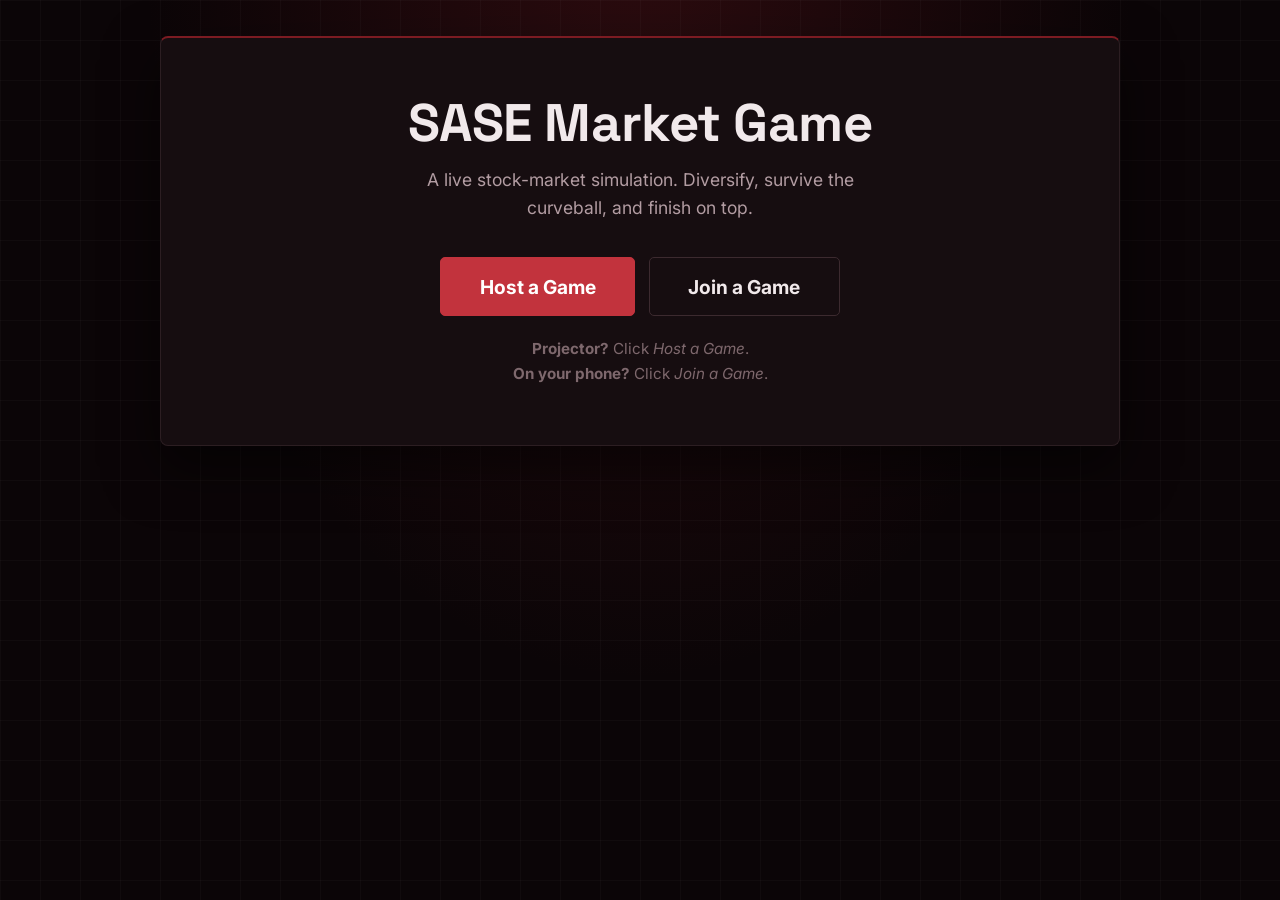
==== commit 04fe840e: "newgraphics" ====
--- a/index.html
+++ b/index.html
@@ -8,7 +8,7 @@
   <link rel="preconnect" href="https://fonts.googleapis.com" />
   <link rel="preconnect" href="https://fonts.gstatic.com" crossorigin />
   <link href="https://fonts.googleapis.com/css2?family=Space+Grotesk:wght@500;600;700&family=Inter:wght@400;500;600;700;800&family=JetBrains+Mono:wght@500;700&display=swap" rel="stylesheet" />
-  <link rel="stylesheet" href="styles.css" />
+  <link rel="stylesheet" href="styles.css?v=4" />
 </head>
 <body>
   <!-- Landing page. Two paths:
--- a/styles.css
+++ b/styles.css
@@ -1,48 +1,42 @@
 /* ===========================================================================
-   SASE Market Game — STYLES  (v3: dark "trading terminal" theme)
+   SASE Market Game — STYLES  (v4: sharp "trading desk" theme)
    --------------------------------------------------------------------------
-   Look & feel inspired by modern fintech dashboards (Robinhood / Coinbase /
-   Bloomberg / Stripe): near-black maroon-tinted backdrop with a faint data
-   grid, frosted-glass panels, neon up/down ticks, and monospace numbers.
-
-   Brand color stays maroon (#500000); gold is reserved for winners.
-   Re-skin the whole app by editing the variables in :root.
+   Refined from v3 to shed the generic look: tight corners, hairline borders,
+   solid (non-glass) surfaces, real data-tables with column headers, and
+   restrained accents. Dark maroon palette kept.
    - Headings:  Space Grotesk
    - Body:      Inter
-   - Numbers/tickers: JetBrains Mono   (loaded in each .html <head>)
+   - Numbers/tickers/labels: JetBrains Mono   (loaded in each .html <head>)
    =========================================================================== */
 
 :root {
   /* Brand */
   --maroon: #500000;
-  --maroon-bright: #9e2a32;
-  --crimson: #d23b46;        /* vivid accent / glow */
-  --gold: #f0c75e;
-
-  /* Dark UI surfaces */
-  --bg-0: #0c0406;           /* deepest background */
-  --bg-1: #160a0d;           /* mid background */
-  --panel: rgba(255, 255, 255, 0.045);   /* glass panel fill */
-  --panel-2: rgba(255, 255, 255, 0.07);  /* raised tiles */
-  --border: rgba(255, 255, 255, 0.10);
-  --border-strong: rgba(255, 255, 255, 0.18);
+  --maroon-bright: #7c1b22;
+  --crimson: #c2333d;
+  --gold: #e8c25a;
+
+  /* Solid dark surfaces (no glass blur — flat + layered by value) */
+  --bg-0: #0b0507;
+  --bg-1: #120a0c;
+  --surface: #160d10;
+  --surface-2: #1d1318;
+  --surface-3: #261820;
+  --border: #2c1e22;
+  --border-2: #3c2a2f;
 
   /* Text */
-  --text: #f4ecee;
-  --text-dim: #b9a9ad;
-  --text-faint: #8a787c;
+  --text: #f1e9eb;
+  --text-dim: #b29ca2;
+  --text-faint: #7e686d;
 
   /* Market signals */
-  --up: #29e08a;
-  --up-dim: rgba(41, 224, 138, 0.16);
-  --down: #ff5d6c;
-  --down-dim: rgba(255, 93, 108, 0.16);
-
-  --radius: 16px;
-  --radius-lg: 22px;
-  --shadow: 0 24px 70px rgba(0, 0, 0, 0.55);
-  --shadow-soft: 0 10px 30px rgba(0, 0, 0, 0.4);
-  --glow-crimson: 0 0 0 1px rgba(210, 59, 70, 0.35), 0 14px 40px rgba(210, 59, 70, 0.28);
+  --up: #2cc47c;
+  --down: #ef5560;
+
+  --radius: 6px;
+  --radius-lg: 8px;
+  --shadow: 0 22px 54px rgba(0, 0, 0, 0.55);
 
   --font-head: "Space Grotesk", system-ui, sans-serif;
   --font-body: "Inter", system-ui, -apple-system, "Segoe UI", Roboto, sans-serif;
@@ -57,388 +51,370 @@
   min-height: 100%;
   font-family: var(--font-body);
   color: var(--text);
-  /* Layered: faint data grid + maroon glows over a near-black base. */
   background-color: var(--bg-0);
+  /* Faint data grid + a single soft top vignette. No rainbow glows. */
   background-image:
-    linear-gradient(rgba(255, 255, 255, 0.028) 1px, transparent 1px),
-    linear-gradient(90deg, rgba(255, 255, 255, 0.028) 1px, transparent 1px),
-    radial-gradient(ellipse at 15% 0%, rgba(210, 59, 70, 0.18), transparent 45%),
-    radial-gradient(ellipse at 85% 100%, rgba(80, 0, 0, 0.55), transparent 50%),
-    linear-gradient(165deg, var(--bg-1), var(--bg-0) 70%);
-  background-size: 46px 46px, 46px 46px, 100% 100%, 100% 100%, 100% 100%;
+    linear-gradient(rgba(255, 255, 255, 0.022) 1px, transparent 1px),
+    linear-gradient(90deg, rgba(255, 255, 255, 0.022) 1px, transparent 1px),
+    radial-gradient(ellipse at 50% -10%, rgba(124, 27, 34, 0.30), transparent 55%);
+  background-size: 40px 40px, 40px 40px, 100% 100%;
   background-attachment: fixed;
 }
 
 h1, h2, h3 { font-family: var(--font-head); letter-spacing: -0.01em; }
 
-/* Anything tagged as a number reads as crisp tabular mono. */
+/* Crisp tabular mono for all numeric / ticker / label content. */
 .roomcode, .timer, .lb-value, .lb-profit, .move-pct, .move-price,
 .plb-value, .plb-rank, .value-pill strong, .alloc-input, .alloc-summary strong,
-#input-code, .move-ticker, .alloc-ticker {
+#input-code, .move-ticker, .alloc-ticker, .lb-head, .plb-head, .section-label,
+.timer-label, .roomcode-label, .pill {
   font-family: var(--font-mono);
   font-variant-numeric: tabular-nums;
 }
 
-/* ---- Frosted-glass panel that holds each screen ------------------------- */
+/* ---- Panel that holds each screen --------------------------------------- */
 .phase,
 .landing {
   position: relative;
-  max-width: 980px;
+  max-width: 960px;
   margin: 4vh auto;
-  padding: clamp(26px, 4vw, 52px);
-  background: var(--panel);
+  padding: clamp(24px, 3.4vw, 46px);
+  background: var(--surface);
   border: 1px solid var(--border);
+  border-top: 2px solid var(--maroon-bright);   /* single branded top edge */
   border-radius: var(--radius-lg);
   box-shadow: var(--shadow);
-  -webkit-backdrop-filter: blur(18px) saturate(120%);
-  backdrop-filter: blur(18px) saturate(120%);
   text-align: center;
-  overflow: hidden;
-}
-/* Thin neon accent line + soft top highlight, like a dashboard header. */
-.phase::before,
-.landing::before {
-  content: "";
-  position: absolute;
-  inset: 0 0 auto 0;
-  height: 2px;
-  background: linear-gradient(90deg, transparent, var(--crimson), var(--gold), var(--crimson), transparent);
-  opacity: 0.85;
 }
 
 .phase:not(.hidden),
-.landing { animation: rise 0.45s cubic-bezier(0.2, 0.7, 0.2, 1) both; }
+.landing { animation: rise 0.32s ease both; }
 @keyframes rise {
-  from { opacity: 0; transform: translateY(16px); }
+  from { opacity: 0; transform: translateY(10px); }
   to   { opacity: 1; transform: none; }
 }
 
 .hidden { display: none !important; }
 
 body.host { font-size: 19px; }
-body.host .phase { max-width: 1140px; }
-body.player .phase { max-width: 540px; padding: 24px 18px; margin: 2.5vh auto; }
+body.host .phase { max-width: 1120px; }
+body.player .phase { max-width: 540px; padding: 22px 18px; margin: 2.5vh auto; }
 
 /* ---- Typography --------------------------------------------------------- */
 .brand {
-  font-size: clamp(2rem, 5.5vw, 3.6rem);
-  margin: 0.1em 0 0.25em;
-  line-height: 1.04;
-  background: linear-gradient(120deg, #fff 10%, #ffd9b0 45%, var(--crimson) 110%);
-  -webkit-background-clip: text;
-  background-clip: text;
-  color: transparent;
-}
-.tagline { font-size: 1.15rem; color: var(--text-dim); max-width: 44ch; margin: 0 auto 2em; line-height: 1.55; }
-.big { font-size: clamp(1.1rem, 2.4vw, 1.55rem); }
-.hint { color: var(--text-faint); margin-top: 1.3em; line-height: 1.55; }
+  color: var(--text);
+  font-size: clamp(1.9rem, 5vw, 3.3rem);
+  font-weight: 700;
+  margin: 0.05em 0 0.3em;
+  line-height: 1.05;
+}
+.tagline { font-size: 1.1rem; color: var(--text-dim); max-width: 46ch; margin: 0 auto 2em; line-height: 1.6; }
+.big { font-size: clamp(1.05rem, 2.2vw, 1.45rem); color: var(--text); }
+.hint { color: var(--text-faint); margin-top: 1.4em; line-height: 1.6; font-size: 0.95rem; }
 .instructions { color: var(--text-dim); margin: 0.3em 0 1em; }
 
-/* ---- Buttons ------------------------------------------------------------ */
+/* A left-aligned section header with an underline rule — editorial structure
+   that breaks up the centered layout and reads like a real dashboard. */
+.section-label {
+  display: block;
+  text-align: left;
+  font-size: 0.74rem;
+  font-weight: 700;
+  text-transform: uppercase;
+  letter-spacing: 0.22em;
+  color: var(--text-faint);
+  border-bottom: 1px solid var(--border);
+  padding-bottom: 0.6em;
+  margin: 1.8em 0 1.1em;
+}
+
+/* ---- Buttons (rectangular, flat, crisp) -------------------------------- */
 .btn {
   display: inline-block;
   border: 1px solid transparent;
-  border-radius: 12px;
-  padding: 0.78em 1.7em;
+  border-radius: 5px;
+  padding: 0.72em 1.7em;
   font-family: var(--font-body);
-  font-size: 1.02rem;
-  font-weight: 700;
-  letter-spacing: 0.01em;
+  font-size: 1rem;
+  font-weight: 700;
   cursor: pointer;
   text-decoration: none;
-  transition: transform 0.08s ease, box-shadow 0.2s ease, filter 0.2s ease, background 0.2s ease;
-}
-.btn:hover { transform: translateY(-2px); }
-.btn:active { transform: translateY(0); }
-.btn:disabled { opacity: 0.4; cursor: not-allowed; transform: none; box-shadow: none; filter: grayscale(0.4); }
-
-.btn-primary {
-  background: linear-gradient(135deg, var(--crimson), var(--maroon));
-  color: #fff;
-  box-shadow: var(--glow-crimson);
-}
-.btn-primary:hover { box-shadow: 0 0 0 1px rgba(210,59,70,0.55), 0 18px 50px rgba(210, 59, 70, 0.45); }
-.btn-gold {
-  background: linear-gradient(135deg, #ffe08a, var(--gold));
-  color: #2a1400;
-  box-shadow: 0 0 0 1px rgba(240, 199, 94, 0.5), 0 14px 40px rgba(240, 199, 94, 0.3);
-}
-.btn-ghost {
-  background: var(--panel-2);
-  color: var(--text);
-  border: 1px solid var(--border-strong);
-}
-.btn-ghost:hover { background: rgba(255, 255, 255, 0.12); }
-.btn-xl { font-size: 1.25rem; padding: 0.9em 2.1em; }
+  transition: background 0.15s ease, border-color 0.15s ease, transform 0.06s ease;
+}
+.btn:active { transform: translateY(1px); }
+.btn:disabled { opacity: 0.4; cursor: not-allowed; }
+
+.btn-primary { background: var(--crimson); color: #fff; border-color: var(--crimson); }
+.btn-primary:hover:not(:disabled) { background: #d33d47; border-color: #d33d47; }
+.btn-gold { background: var(--gold); color: #241400; border-color: var(--gold); }
+.btn-gold:hover:not(:disabled) { background: #f0cd6b; }
+.btn-ghost { background: transparent; color: var(--text); border-color: var(--border-2); }
+.btn-ghost:hover:not(:disabled) { background: var(--surface-2); border-color: var(--text-faint); }
+.btn-xl { font-size: 1.2rem; padding: 0.85em 2em; }
 
 /* ---- Landing page ------------------------------------------------------- */
-.landing { padding-top: clamp(40px, 7vh, 80px); }
-.landing-buttons { display: flex; gap: 16px; justify-content: center; flex-wrap: wrap; margin: 0.5em 0; }
+.landing { padding-top: clamp(36px, 6vh, 72px); }
+.landing-buttons { display: flex; gap: 14px; justify-content: center; flex-wrap: wrap; margin: 0.5em 0; }
 
 /* ---- Room code (host lobby) -------------------------------------------- */
 .roomcode-box {
-  background: linear-gradient(160deg, rgba(210, 59, 70, 0.14), rgba(0, 0, 0, 0.3));
-  border: 1px solid var(--border-strong);
+  background: var(--bg-1);
+  border: 1px solid var(--border-2);
   border-radius: var(--radius);
-  padding: 0.7em 1.7em 0.95em;
+  padding: 0.7em 1.8em 0.9em;
   display: inline-block;
   margin: 0.4em 0 1.4em;
-  box-shadow: var(--shadow-soft);
-}
-.roomcode-label { font-size: 0.78rem; letter-spacing: 0.4em; color: var(--text-faint); }
+}
+.roomcode-label { font-size: 0.7rem; letter-spacing: 0.42em; color: var(--text-faint); }
 .roomcode {
-  font-size: clamp(3rem, 11vw, 6.2rem);
-  font-weight: 700;
-  letter-spacing: 0.14em;
-  line-height: 1.1;
+  font-size: clamp(2.8rem, 10vw, 5.6rem);
+  font-weight: 700;
+  letter-spacing: 0.16em;
+  line-height: 1.15;
   color: var(--gold);
-  text-shadow: 0 0 28px rgba(240, 199, 94, 0.45);
-}
-
-/* ---- Team lists / chips ------------------------------------------------- */
+}
+
+/* ---- Team tags ---------------------------------------------------------- */
 .team-list {
   list-style: none;
   padding: 0;
   margin: 1em auto 1.4em;
   display: flex;
   flex-wrap: wrap;
-  gap: 11px;
+  gap: 8px;
   justify-content: center;
   max-width: 900px;
 }
 .team-chip {
-  background: var(--panel-2);
-  border: 1px solid var(--border);
-  border-radius: 999px;
-  padding: 0.5em 1.15em;
-  font-size: 1.1rem;
+  background: var(--surface-2);
+  border: 1px solid var(--border-2);
+  border-radius: 4px;
+  padding: 0.45em 0.9em;
+  font-size: 1.05rem;
   font-weight: 600;
   color: var(--text);
-  animation: rise 0.3s ease both;
 }
 .team-chip.locked {
-  background: linear-gradient(135deg, rgba(41, 224, 138, 0.22), rgba(41, 224, 138, 0.08));
-  border-color: rgba(41, 224, 138, 0.5);
-  color: #d6ffe9;
+  background: rgba(44, 196, 124, 0.12);
+  border-color: rgba(44, 196, 124, 0.45);
+  color: #b8f2d6;
 }
 
 /* ---- Round screen (host) ----------------------------------------------- */
-.round-header { display: flex; gap: 10px; justify-content: center; margin-bottom: 0.7em; }
+.round-header { display: flex; gap: 8px; justify-content: center; margin-bottom: 0.8em; }
 .pill {
-  background: linear-gradient(135deg, var(--crimson), var(--maroon));
-  color: #fff;
-  border-radius: 999px;
-  padding: 0.35em 1.1em;
-  font-weight: 700;
-  font-size: 0.82rem;
+  background: var(--surface-2);
+  border: 1px solid var(--border-2);
+  color: var(--text-dim);
+  border-radius: 4px;
+  padding: 0.35em 0.85em;
+  font-weight: 700;
+  font-size: 0.72rem;
   text-transform: uppercase;
-  letter-spacing: 0.12em;
-}
-.pill-ghost { background: transparent; color: var(--text-dim); border: 1px solid var(--border-strong); }
-
-.round-title { color: var(--text); font-size: clamp(1.8rem, 4.6vw, 3rem); margin: 0.15em 0; }
-.round-title-sm { color: var(--text); font-size: 1.5rem; margin: 0.15em 0; }
-.round-headline { font-size: clamp(1.2rem, 2.8vw, 1.85rem); font-weight: 600; max-width: 32ch; margin: 0.4em auto; line-height: 1.35; color: var(--text); }
-.round-detail { color: var(--text-dim); font-size: 1.08rem; max-width: 52ch; margin: 0.6em auto 1em; line-height: 1.55; }
-
-/* ---- Timer: glowing ring countdown ------------------------------------- */
-.timer-wrap { margin: 1em 0 0.6em; }
+  letter-spacing: 0.14em;
+}
+.pill:first-child { background: var(--maroon); border-color: var(--maroon-bright); color: #fff; }
+
+.round-title { color: var(--text); font-size: clamp(1.7rem, 4.4vw, 2.8rem); margin: 0.1em 0; }
+.round-title-sm { color: var(--text); font-size: 1.45rem; margin: 0.1em 0; }
+.round-headline { font-size: clamp(1.15rem, 2.6vw, 1.75rem); font-weight: 600; max-width: 34ch; margin: 0.4em auto; line-height: 1.4; color: var(--text); }
+.round-detail { color: var(--text-dim); font-size: 1.05rem; max-width: 54ch; margin: 0.6em auto 1em; line-height: 1.6; }
+
+/* ---- Timer: thin clean ring -------------------------------------------- */
+.timer-wrap { margin: 1.1em 0 0.6em; }
 .timer {
-  width: clamp(120px, 22vw, 196px);
-  height: clamp(120px, 22vw, 196px);
+  width: clamp(112px, 20vw, 176px);
+  height: clamp(112px, 20vw, 176px);
   margin: 0 auto;
   border-radius: 50%;
   display: grid;
   place-items: center;
-  font-size: clamp(2.6rem, 9vw, 4.8rem);
-  font-weight: 700;
-  color: var(--text);
-  background:
-    radial-gradient(circle at 50% 42%, rgba(255, 255, 255, 0.06), rgba(0, 0, 0, 0.25)),
-    var(--bg-1);
-  border: 4px solid rgba(255, 255, 255, 0.1);
-  box-shadow:
-    inset 0 0 30px rgba(0, 0, 0, 0.5),
-    0 0 0 8px rgba(210, 59, 70, 0.12),
-    0 0 40px rgba(210, 59, 70, 0.25);
-}
-.timer.urgent {
-  color: var(--down);
-  border-color: rgba(255, 93, 108, 0.6);
-  box-shadow: inset 0 0 30px rgba(0,0,0,0.5), 0 0 0 8px rgba(255, 93, 108, 0.18), 0 0 55px rgba(255, 93, 108, 0.5);
-  animation: pulse 0.7s infinite alternate;
-}
-.timer-label { letter-spacing: 0.26em; color: var(--text-faint); text-transform: uppercase; margin-top: 0.8em; font-size: 0.78rem; }
-@keyframes pulse { from { transform: scale(1); } to { transform: scale(1.05); } }
-
-.host-controls { display: flex; gap: 14px; justify-content: center; margin-top: 1.4em; flex-wrap: wrap; }
-
-/* ---- Reveal: stock "ticker" tiles -------------------------------------- */
+  font-size: clamp(2.4rem, 8vw, 4.4rem);
+  font-weight: 700;
+  color: var(--text);
+  background: var(--bg-1);
+  border: 3px solid var(--border-2);
+}
+.timer.urgent { color: var(--down); border-color: var(--down); animation: pulse 0.8s infinite alternate; }
+.timer-label { letter-spacing: 0.26em; color: var(--text-faint); text-transform: uppercase; margin-top: 0.85em; font-size: 0.7rem; }
+@keyframes pulse { from { opacity: 1; } to { opacity: 0.55; } }
+
+.host-controls { display: flex; gap: 12px; justify-content: center; margin-top: 1.4em; flex-wrap: wrap; }
+
+/* ---- Reveal: stock "ticker" cells -------------------------------------- */
 .moves-grid {
   display: grid;
-  grid-template-columns: repeat(auto-fit, minmax(178px, 1fr));
-  gap: 14px;
-  margin: 1em auto 1.6em;
+  grid-template-columns: repeat(auto-fit, minmax(176px, 1fr));
+  gap: 10px;
+  margin: 0 auto 1.6em;
   max-width: 940px;
 }
 .move-card {
   position: relative;
-  background: var(--panel-2);
+  background: var(--surface-2);
   border: 1px solid var(--border);
+  border-left: 3px solid var(--border-2);
   border-radius: var(--radius);
-  padding: 1.05em 1em 1.1em;
-  box-shadow: var(--shadow-soft);
-  text-align: left;
-  overflow: hidden;
-  animation: rise 0.4s ease both;
-}
-/* Left signal stripe per direction. */
-.move-card::after {
-  content: "";
-  position: absolute;
-  left: 0; top: 0; bottom: 0;
-  width: 4px;
-  background: #6b6b6b;
-}
-.move-card.up::after { background: var(--up); box-shadow: 0 0 18px var(--up); }
-.move-card.down::after { background: var(--down); box-shadow: 0 0 18px var(--down); }
-.move-ticker { font-weight: 700; font-size: 1.15rem; color: var(--text); letter-spacing: 0.04em; }
-.move-name { color: var(--text-faint); font-size: 0.88rem; margin-top: 1px; }
-.move-pct { font-size: 2rem; font-weight: 700; margin: 0.2em 0 0.05em; display: flex; align-items: baseline; gap: 0.25em; }
+  padding: 0.95em 1em;
+  text-align: left;
+}
+.move-card.up { border-left-color: var(--up); }
+.move-card.down { border-left-color: var(--down); }
+.move-ticker { font-weight: 700; font-size: 1.05rem; color: var(--text); letter-spacing: 0.05em; }
+.move-name { color: var(--text-faint); font-size: 0.82rem; margin-top: 1px; }
+.move-pct {
+  font-size: 1.85rem; font-weight: 700; margin: 0.35em 0 0.05em;
+  display: flex; align-items: baseline; gap: 0.25em;
+  border-top: 1px solid var(--border); padding-top: 0.35em;
+}
 .move-card.up .move-pct { color: var(--up); }
 .move-card.down .move-pct { color: var(--down); }
 .move-card.flat .move-pct { color: var(--text-dim); }
-/* Tiny up/down triangle before the percentage (pure CSS, no JS needed). */
-.move-card.up .move-pct::before { content: "\25B2"; font-size: 0.7em; }
-.move-card.down .move-pct::before { content: "\25BC"; font-size: 0.7em; }
-.move-price { color: var(--text-dim); font-weight: 500; font-size: 0.95rem; }
-
-/* ---- Host leaderboard --------------------------------------------------- */
-.leaderboard { list-style: none; padding: 0; margin: 1em auto; max-width: 800px; }
-.lb-row {
-  display: grid;
-  grid-template-columns: 2.6em 1fr auto auto;
-  align-items: center;
-  gap: 14px;
-  background: var(--panel-2);
+.move-card.up .move-pct::before { content: "\25B2"; font-size: 0.62em; }
+.move-card.down .move-pct::before { content: "\25BC"; font-size: 0.62em; }
+.move-price { color: var(--text-dim); font-weight: 500; font-size: 0.9rem; }
+
+/* ---- Leaderboard as a real data table ---------------------------------- */
+.lb-table {
+  max-width: 800px;
+  margin: 0 auto;
   border: 1px solid var(--border);
   border-radius: var(--radius);
-  padding: 0.72em 1.15em;
-  margin-bottom: 10px;
-  text-align: left;
-  font-size: 1.2rem;
-  animation: rise 0.35s ease both;
-}
-.lb-rank { font-size: 1.4rem; text-align: center; }
-.lb-name { font-weight: 700; color: var(--text); }
+  overflow: hidden;
+}
+.lb-head, .lb-row {
+  display: grid;
+  grid-template-columns: 2.4em 1fr 8.5em 7em;
+  align-items: center;
+  gap: 12px;
+  padding: 0.6em 1.1em;
+  text-align: left;
+}
+.lb-head {
+  font-size: 0.68rem;
+  text-transform: uppercase;
+  letter-spacing: 0.16em;
+  color: var(--text-faint);
+  background: var(--surface-2);
+  border-bottom: 1px solid var(--border-2);
+}
+.lb-head span:nth-child(3), .lb-head span:nth-child(4),
+.lb-value, .lb-profit { text-align: right; }
+.lb-head span:first-child, .lb-rank { text-align: center; }
+
+.leaderboard { list-style: none; padding: 0; margin: 0; }
+.lb-row {
+  background: var(--surface);
+  border-bottom: 1px solid var(--border);
+  font-size: 1.12rem;
+}
+.lb-row:nth-child(even) { background: var(--surface-2); }
+.lb-row:last-child { border-bottom: none; }
+.lb-rank { font-size: 1.1rem; color: var(--text-dim); }
+.lb-name { font-weight: 600; color: var(--text); }
 .lb-value { font-weight: 700; color: var(--text); }
-.lb-profit { font-weight: 700; min-width: 6.2em; text-align: right; }
+.lb-profit { font-weight: 700; }
 .lb-profit.up { color: var(--up); }
 .lb-profit.down { color: var(--down); }
 .leaderboard-final .lb-row:first-child {
-  background: linear-gradient(135deg, rgba(240, 199, 94, 0.2), rgba(158, 42, 50, 0.25));
-  border-color: rgba(240, 199, 94, 0.55);
-  box-shadow: 0 0 0 1px rgba(240,199,94,0.3), 0 18px 44px rgba(240, 199, 94, 0.18);
-  transform: scale(1.03);
+  background: rgba(232, 194, 90, 0.10);
+  box-shadow: inset 3px 0 0 var(--gold);
 }
 .leaderboard-final .lb-row:first-child .lb-name { color: var(--gold); }
 
 .debrief {
-  background: rgba(240, 199, 94, 0.08);
-  border: 1px solid rgba(240, 199, 94, 0.28);
-  border-left: 4px solid var(--gold);
-  border-radius: 14px;
-  padding: 1.05em 1.3em;
-  max-width: 760px;
-  margin: 1.6em auto;
-  text-align: left;
-  line-height: 1.6;
-  font-size: 1.05rem;
-  color: #f2e6c8;
+  background: var(--surface-2);
+  border: 1px solid var(--border-2);
+  border-left: 3px solid var(--gold);
+  border-radius: var(--radius);
+  padding: 1em 1.25em;
+  max-width: 800px;
+  margin: 1.6em auto 0;
+  text-align: left;
+  line-height: 1.65;
+  font-size: 1.02rem;
+  color: var(--text-dim);
 }
 
 /* ---- Player: join form -------------------------------------------------- */
-.join-form { display: flex; flex-direction: column; gap: 1em; text-align: left; margin-top: 1em; }
-.join-form label { font-weight: 600; color: var(--text-dim); display: flex; flex-direction: column; gap: 0.45em; text-transform: uppercase; letter-spacing: 0.08em; font-size: 0.85rem; }
+.join-form { display: flex; flex-direction: column; gap: 1em; text-align: left; margin-top: 1.2em; }
+.join-form label { font-weight: 700; color: var(--text-faint); display: flex; flex-direction: column; gap: 0.5em; text-transform: uppercase; letter-spacing: 0.14em; font-size: 0.74rem; font-family: var(--font-mono); }
 .join-form input {
   font-family: var(--font-body);
-  font-size: 1.3rem;
+  font-size: 1.25rem;
   padding: 0.7em 0.75em;
   color: var(--text);
-  background: rgba(0, 0, 0, 0.3);
-  border: 1px solid var(--border-strong);
-  border-radius: 12px;
-  transition: border-color 0.15s ease, box-shadow 0.15s ease;
+  background: var(--bg-1);
+  border: 1px solid var(--border-2);
+  border-radius: 5px;
+  transition: border-color 0.15s ease;
 }
 .join-form input::placeholder { color: var(--text-faint); }
-.join-form input:focus {
-  outline: none;
-  border-color: var(--crimson);
-  box-shadow: 0 0 0 3px rgba(210, 59, 70, 0.25);
-}
-#input-code { text-transform: uppercase; letter-spacing: 0.32em; text-align: center; font-weight: 700; color: var(--gold); }
+.join-form input:focus { outline: none; border-color: var(--crimson); }
+#input-code { text-transform: uppercase; letter-spacing: 0.3em; text-align: center; font-weight: 700; color: var(--gold); }
 .error { color: var(--down); font-weight: 700; }
 
-/* ---- Player: value pills & ranks --------------------------------------- */
+/* ---- Player: value tag & ranks ----------------------------------------- */
 .value-pill {
   display: inline-block;
-  background: rgba(0, 0, 0, 0.3);
-  border: 1px solid var(--border-strong);
+  background: var(--surface-2);
+  border: 1px solid var(--border-2);
   color: var(--text-dim);
-  border-radius: 999px;
-  padding: 0.55em 1.3em;
-  font-size: 1.1rem;
+  border-radius: 5px;
+  padding: 0.5em 1em;
+  font-size: 1.05rem;
   margin: 0.5em 0;
 }
 .value-pill strong { color: var(--gold); font-weight: 700; }
-.rank-badge { font-family: var(--font-head); font-size: 1.5rem; font-weight: 700; color: var(--text); margin: 0.4em 0; }
-.rank-badge.big { font-size: 2rem; }
+.rank-badge { font-family: var(--font-head); font-size: 1.45rem; font-weight: 700; color: var(--text); margin: 0.4em 0; }
+.rank-badge.big { font-size: 1.9rem; }
 .rank-badge span { color: var(--gold); }
-.result-change { font-size: 1.2rem; font-weight: 700; }
+.result-change { font-size: 1.15rem; font-weight: 700; }
 .result-change.up { color: var(--up); }
 .result-change.down { color: var(--down); }
 
 /* ---- Player: allocation rows ------------------------------------------- */
-.player-topbar { display: flex; justify-content: space-between; align-items: center; gap: 10px; flex-wrap: wrap; margin-bottom: 0.4em; }
-.alloc-list { display: flex; flex-direction: column; gap: 10px; margin: 1em 0; }
+.player-topbar { display: flex; justify-content: space-between; align-items: center; gap: 10px; flex-wrap: wrap; margin-bottom: 0.5em; }
+.alloc-list { display: flex; flex-direction: column; gap: 0; margin: 1em 0; border: 1px solid var(--border); border-radius: var(--radius); overflow: hidden; }
 .alloc-row {
   display: flex;
   justify-content: space-between;
   align-items: center;
   gap: 12px;
-  background: var(--panel-2);
-  border: 1px solid var(--border);
-  border-radius: var(--radius);
+  background: var(--surface);
+  border-bottom: 1px solid var(--border);
   padding: 0.8em 0.95em;
   text-align: left;
 }
-.alloc-ticker { font-weight: 700; color: var(--text); letter-spacing: 0.02em; }
-.alloc-sector { font-size: 0.78rem; color: var(--text-faint); display: block; font-family: var(--font-body); }
-.alloc-price { font-size: 0.84rem; color: var(--text-faint); }
-.alloc-input { display: flex; align-items: center; gap: 4px; font-size: 1.25rem; font-weight: 700; color: var(--gold); }
+.alloc-row:nth-child(even) { background: var(--surface-2); }
+.alloc-row:last-child { border-bottom: none; }
+.alloc-ticker { font-weight: 700; color: var(--text); letter-spacing: 0.03em; }
+.alloc-sector { font-size: 0.75rem; color: var(--text-faint); display: block; font-family: var(--font-body); }
+.alloc-price { font-size: 0.82rem; color: var(--text-faint); }
+.alloc-input { display: flex; align-items: center; gap: 4px; font-size: 1.2rem; font-weight: 700; color: var(--gold); }
 .alloc-input input {
-  width: 5.4em;
-  font-size: 1.2rem;
+  width: 5.2em;
+  font-size: 1.15rem;
   font-family: var(--font-mono);
   padding: 0.45em 0.5em;
   color: var(--text);
-  background: rgba(0, 0, 0, 0.35);
-  border: 1px solid var(--border-strong);
-  border-radius: 10px;
+  background: var(--bg-1);
+  border: 1px solid var(--border-2);
+  border-radius: 4px;
   text-align: right;
 }
-.alloc-input input:focus { outline: none; border-color: var(--crimson); box-shadow: 0 0 0 3px rgba(210, 59, 70, 0.22); }
+.alloc-input input:focus { outline: none; border-color: var(--crimson); }
 .alloc-summary {
   display: flex;
-  justify-content: space-around;
-  font-size: 1.12rem;
+  justify-content: space-between;
+  font-size: 1.08rem;
   margin: 1em 0;
   font-weight: 600;
   color: var(--text-dim);
-  background: rgba(0, 0, 0, 0.25);
+  background: var(--bg-1);
   border: 1px solid var(--border);
-  border-radius: 14px;
-  padding: 0.85em;
+  border-radius: var(--radius);
+  padding: 0.85em 1.1em;
 }
 .alloc-summary strong { color: var(--text); }
 .alloc-summary .over { color: var(--down); }
@@ -446,40 +422,48 @@
 /* ---- Player: live leaderboard ------------------------------------------ */
 .lb-heading {
   color: var(--text-faint);
-  font-size: 0.85rem;
-  margin: 1.5em 0 0.7em;
+  font-size: 0.74rem;
+  margin: 1.6em 0 0.7em;
   text-transform: uppercase;
   letter-spacing: 0.2em;
-}
-.player-leaderboard { list-style: none; padding: 0; margin: 0 auto; max-width: 470px; }
-.plb-row {
+  font-family: var(--font-mono);
+}
+.plb-table { max-width: 470px; margin: 0 auto; border: 1px solid var(--border); border-radius: var(--radius); overflow: hidden; }
+.plb-head, .plb-row {
   display: grid;
   grid-template-columns: 2.2em 1fr auto;
   align-items: center;
   gap: 10px;
-  background: var(--panel-2);
-  border: 1px solid var(--border);
-  border-radius: 12px;
-  padding: 0.6em 0.85em;
-  margin-bottom: 8px;
-  text-align: left;
-  font-size: 1.02rem;
-}
-.plb-rank { text-align: center; font-size: 1.1rem; color: var(--text-dim); }
+  padding: 0.55em 0.85em;
+  text-align: left;
+}
+.plb-head {
+  font-size: 0.64rem;
+  text-transform: uppercase;
+  letter-spacing: 0.16em;
+  color: var(--text-faint);
+  background: var(--surface-2);
+  border-bottom: 1px solid var(--border-2);
+}
+.plb-head span:last-child, .plb-value { text-align: right; }
+.plb-head span:first-child, .plb-rank { text-align: center; }
+.player-leaderboard { list-style: none; padding: 0; margin: 0; }
+.plb-row {
+  background: var(--surface);
+  border-bottom: 1px solid var(--border);
+  font-size: 1rem;
+}
+.plb-row:nth-child(even) { background: var(--surface-2); }
+.plb-row:last-child { border-bottom: none; }
+.plb-rank { color: var(--text-dim); }
 .plb-name { font-weight: 600; color: var(--text); overflow: hidden; text-overflow: ellipsis; white-space: nowrap; }
 .plb-value { font-weight: 700; color: var(--text); }
-/* Highlight the phone owner's own row. */
-.plb-row.me {
-  background: linear-gradient(135deg, rgba(240, 199, 94, 0.18), rgba(210, 59, 70, 0.12));
-  border-color: rgba(240, 199, 94, 0.5);
-  box-shadow: 0 0 0 1px rgba(240, 199, 94, 0.25);
-}
-.plb-row.me .plb-name { color: var(--gold); font-weight: 700; }
-.plb-row.me .plb-value { color: var(--gold); }
+.plb-row.me { background: rgba(232, 194, 90, 0.10); box-shadow: inset 3px 0 0 var(--gold); }
+.plb-row.me .plb-name, .plb-row.me .plb-value { color: var(--gold); }
 
 /* ---- Small screens ------------------------------------------------------ */
 @media (max-width: 480px) {
-  .phase, .landing { margin: 1.5vh auto; border-radius: 18px; }
-  .lb-row { grid-template-columns: 2em 1fr auto; font-size: 1.05rem; }
-  .lb-profit { display: none; }
-}
+  .phase, .landing { margin: 1.5vh auto; }
+  .lb-head, .lb-row { grid-template-columns: 2em 1fr auto; }
+  .lb-head span:nth-child(4), .lb-profit { display: none; }
+}
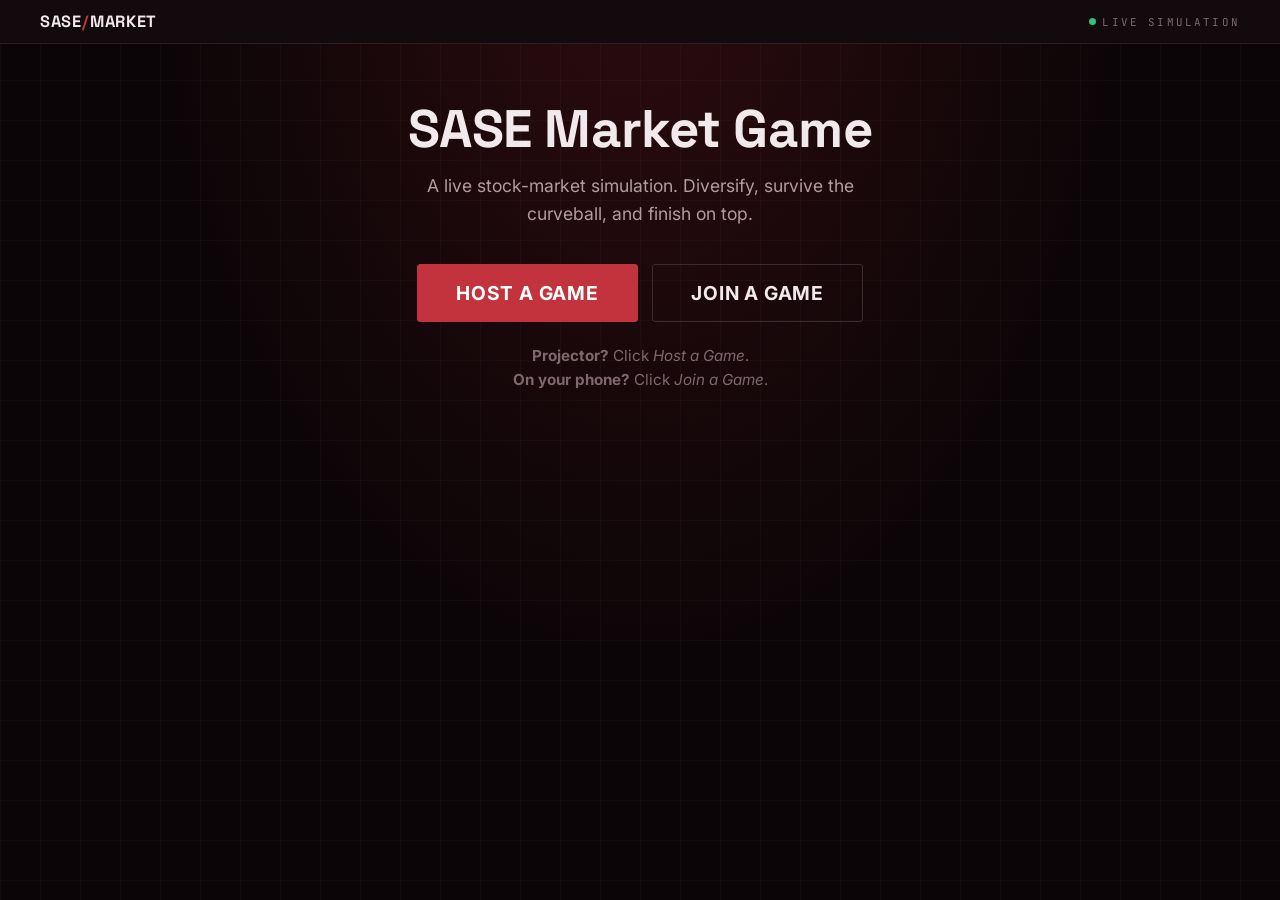
==== commit 6b89b590: "update" ====
--- a/index.html
+++ b/index.html
@@ -8,12 +8,18 @@
   <link rel="preconnect" href="https://fonts.googleapis.com" />
   <link rel="preconnect" href="https://fonts.gstatic.com" crossorigin />
   <link href="https://fonts.googleapis.com/css2?family=Space+Grotesk:wght@500;600;700&family=Inter:wght@400;500;600;700;800&family=JetBrains+Mono:wght@500;700&display=swap" rel="stylesheet" />
-  <link rel="stylesheet" href="styles.css?v=4" />
+  <link rel="stylesheet" href="styles.css?v=5" />
 </head>
 <body>
   <!-- Landing page. Two paths:
        - "Host a Game"  -> the projector/laptop screen (the game brain)
        - "Join a Game"  -> a team's phone (a simple controller)         -->
+  <!-- Slim application top bar. -->
+  <header class="appbar">
+    <span class="appbar-brand">SASE<span>/</span>MARKET</span>
+    <span class="appbar-meta">Live Simulation</span>
+  </header>
+
   <main class="landing">
     <h1 class="brand">SASE Market Game</h1>
     <p class="tagline">A live stock-market simulation. Diversify, survive the
--- a/styles.css
+++ b/styles.css
@@ -1,9 +1,10 @@
 /* ===========================================================================
-   SASE Market Game — STYLES  (v4: sharp "trading desk" theme)
+   SASE Market Game — STYLES  (v5: full-bleed "trading desk" app)
    --------------------------------------------------------------------------
-   Refined from v3 to shed the generic look: tight corners, hairline borders,
-   solid (non-glass) surfaces, real data-tables with column headers, and
-   restrained accents. Dark maroon palette kept.
+   v5 removes the last "AI" tells: no floating rounded card (content sits on a
+   full-width app surface under a sticky top bar), squared-off uppercase
+   buttons, hairline borders, real data-tables, and price sparklines.
+   Dark maroon palette kept.
    - Headings:  Space Grotesk
    - Body:      Inter
    - Numbers/tickers/labels: JetBrains Mono   (loaded in each .html <head>)
@@ -72,33 +73,68 @@
   font-variant-numeric: tabular-nums;
 }
 
-/* ---- Panel that holds each screen --------------------------------------- */
+/* ---- Application top bar (full-width, like a real dashboard chrome) ----- */
+.appbar {
+  display: flex;
+  align-items: center;
+  justify-content: space-between;
+  padding: 0.7em clamp(16px, 4vw, 40px);
+  border-bottom: 1px solid var(--border);
+  background: var(--bg-1);
+  position: sticky;
+  top: 0;
+  z-index: 10;
+}
+.appbar-brand {
+  font-family: var(--font-head);
+  font-weight: 700;
+  font-size: 1.02rem;
+  letter-spacing: 0.04em;
+  color: var(--text);
+}
+.appbar-brand span { color: var(--crimson); margin: 0 0.05em; }
+.appbar-meta {
+  display: flex;
+  align-items: center;
+  gap: 0.55em;
+  font-family: var(--font-mono);
+  font-size: 0.68rem;
+  text-transform: uppercase;
+  letter-spacing: 0.2em;
+  color: var(--text-faint);
+}
+/* Pulsing "live" dot — a small real-product signal. */
+.appbar-meta::before {
+  content: "";
+  width: 7px; height: 7px;
+  border-radius: 50%;
+  background: var(--up);
+  animation: live 1.6s ease-in-out infinite;
+}
+@keyframes live { 0%, 100% { opacity: 1; } 50% { opacity: 0.3; } }
+
+/* ---- Content region (no floating card — content sits on the app surface) */
 .phase,
 .landing {
   position: relative;
-  max-width: 960px;
-  margin: 4vh auto;
-  padding: clamp(24px, 3.4vw, 46px);
-  background: var(--surface);
-  border: 1px solid var(--border);
-  border-top: 2px solid var(--maroon-bright);   /* single branded top edge */
-  border-radius: var(--radius-lg);
-  box-shadow: var(--shadow);
+  max-width: 1000px;
+  margin: 0 auto;
+  padding: clamp(22px, 3.4vw, 44px) clamp(16px, 4vw, 40px) 60px;
   text-align: center;
 }
 
 .phase:not(.hidden),
-.landing { animation: rise 0.32s ease both; }
+.landing { animation: rise 0.28s ease both; }
 @keyframes rise {
-  from { opacity: 0; transform: translateY(10px); }
+  from { opacity: 0; transform: translateY(8px); }
   to   { opacity: 1; transform: none; }
 }
 
 .hidden { display: none !important; }
 
 body.host { font-size: 19px; }
-body.host .phase { max-width: 1120px; }
-body.player .phase { max-width: 540px; padding: 22px 18px; margin: 2.5vh auto; }
+body.host .phase { max-width: 1160px; }
+body.player .phase { max-width: 560px; padding: 22px 18px 50px; }
 
 /* ---- Typography --------------------------------------------------------- */
 .brand {
@@ -132,11 +168,13 @@
 .btn {
   display: inline-block;
   border: 1px solid transparent;
-  border-radius: 5px;
-  padding: 0.72em 1.7em;
+  border-radius: 3px;
+  padding: 0.7em 1.6em;
   font-family: var(--font-body);
-  font-size: 1rem;
-  font-weight: 700;
+  font-size: 0.98rem;
+  font-weight: 700;
+  letter-spacing: 0.04em;
+  text-transform: uppercase;
   cursor: pointer;
   text-decoration: none;
   transition: background 0.15s ease, border-color 0.15s ease, transform 0.06s ease;
@@ -260,19 +298,32 @@
 }
 .move-card.up { border-left-color: var(--up); }
 .move-card.down { border-left-color: var(--down); }
+.move-head { display: flex; justify-content: space-between; align-items: baseline; gap: 8px; }
 .move-ticker { font-weight: 700; font-size: 1.05rem; color: var(--text); letter-spacing: 0.05em; }
-.move-name { color: var(--text-faint); font-size: 0.82rem; margin-top: 1px; }
+.move-name { color: var(--text-faint); font-size: 0.8rem; margin-top: 1px; }
 .move-pct {
-  font-size: 1.85rem; font-weight: 700; margin: 0.35em 0 0.05em;
-  display: flex; align-items: baseline; gap: 0.25em;
-  border-top: 1px solid var(--border); padding-top: 0.35em;
+  font-size: 1.35rem; font-weight: 700;
+  display: flex; align-items: baseline; gap: 0.2em;
 }
 .move-card.up .move-pct { color: var(--up); }
 .move-card.down .move-pct { color: var(--down); }
 .move-card.flat .move-pct { color: var(--text-dim); }
-.move-card.up .move-pct::before { content: "\25B2"; font-size: 0.62em; }
-.move-card.down .move-pct::before { content: "\25BC"; font-size: 0.62em; }
-.move-price { color: var(--text-dim); font-weight: 500; font-size: 0.9rem; }
+.move-card.up .move-pct::before { content: "\25B2"; font-size: 0.6em; }
+.move-card.down .move-pct::before { content: "\25BC"; font-size: 0.6em; }
+.move-price { color: var(--text-dim); font-weight: 500; font-size: 0.88rem; }
+
+/* Price-history sparkline (inline SVG drawn by host.js). */
+.spark {
+  display: block;
+  width: 100%;
+  height: 38px;
+  margin: 0.6em 0 0.4em;
+}
+.spark polyline { fill: none; stroke-width: 1.6; vector-effect: non-scaling-stroke; }
+.spark .spark-dot { stroke: none; }
+.spark-up polyline, .spark-up .spark-dot { stroke: var(--up); fill: var(--up); }
+.spark-down polyline, .spark-down .spark-dot { stroke: var(--down); fill: var(--down); }
+.spark-flat polyline, .spark-flat .spark-dot { stroke: var(--text-dim); fill: var(--text-dim); }
 
 /* ---- Leaderboard as a real data table ---------------------------------- */
 .lb-table {
